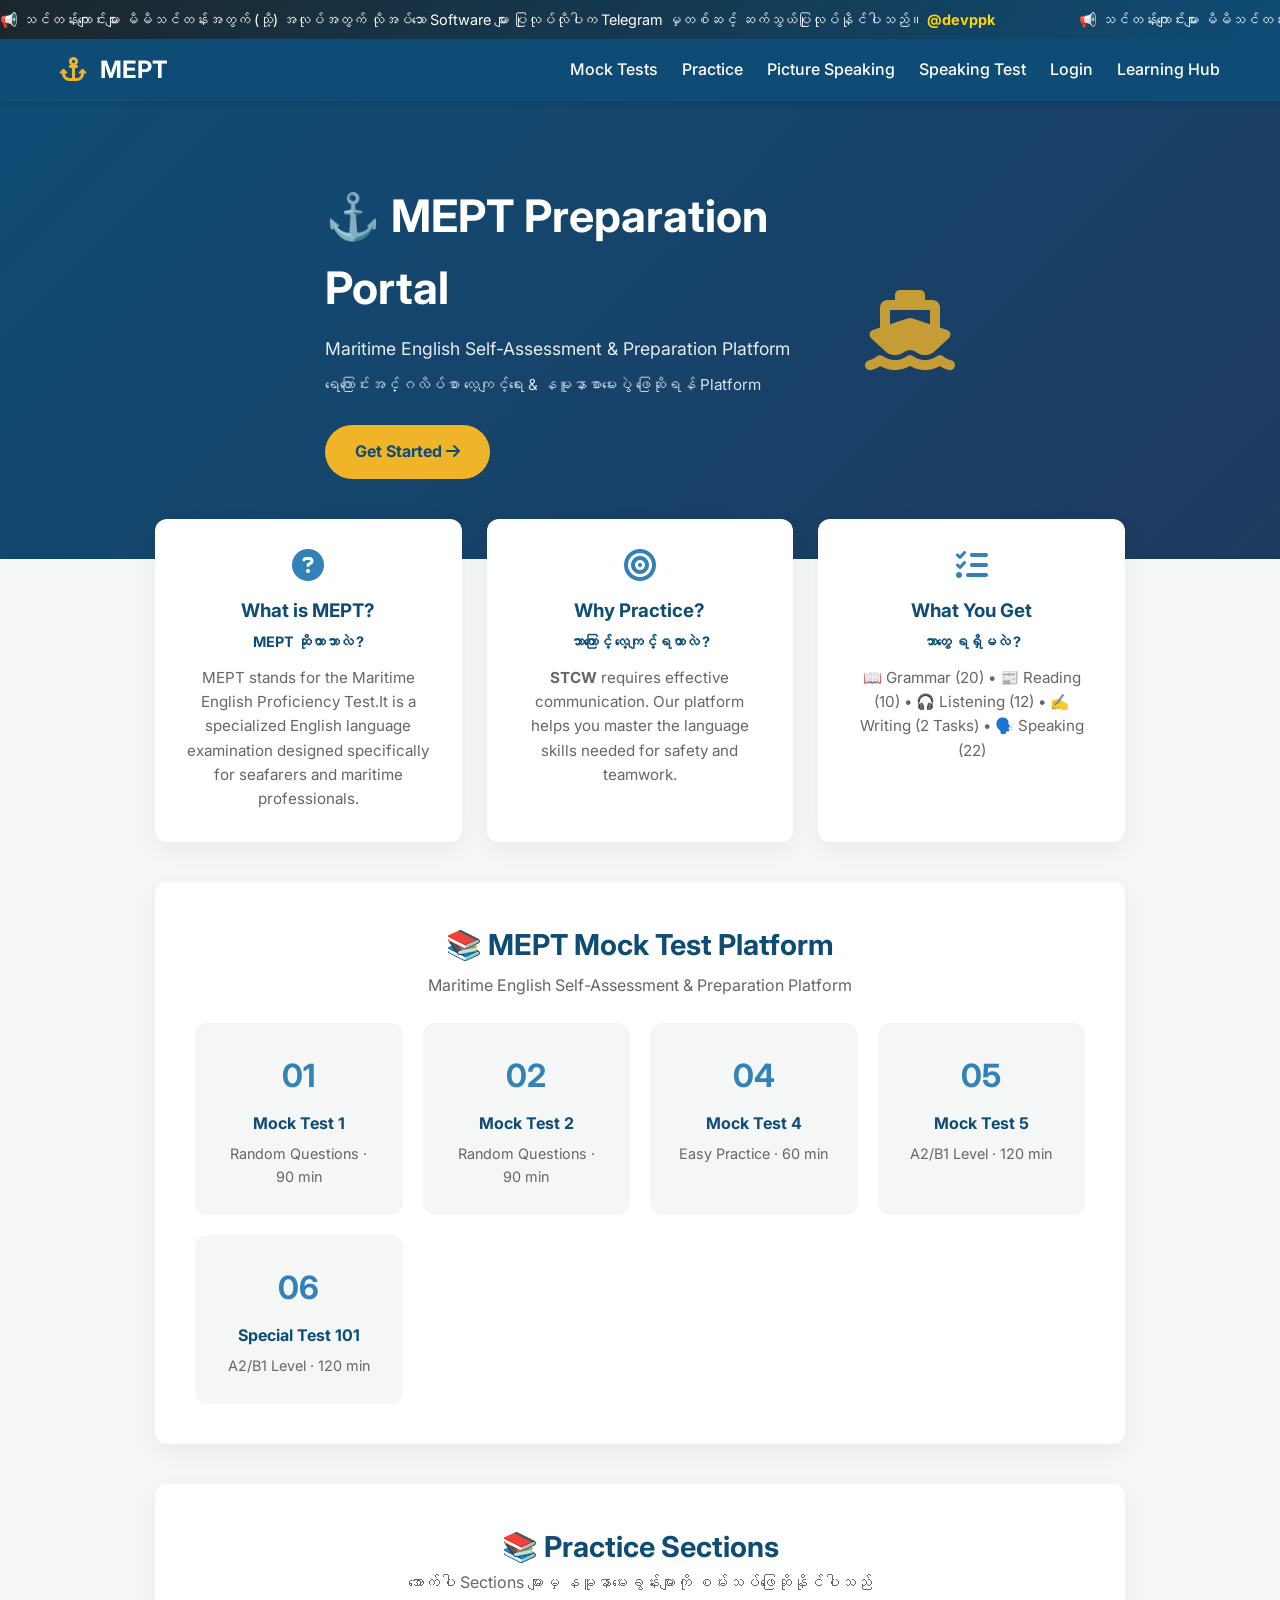
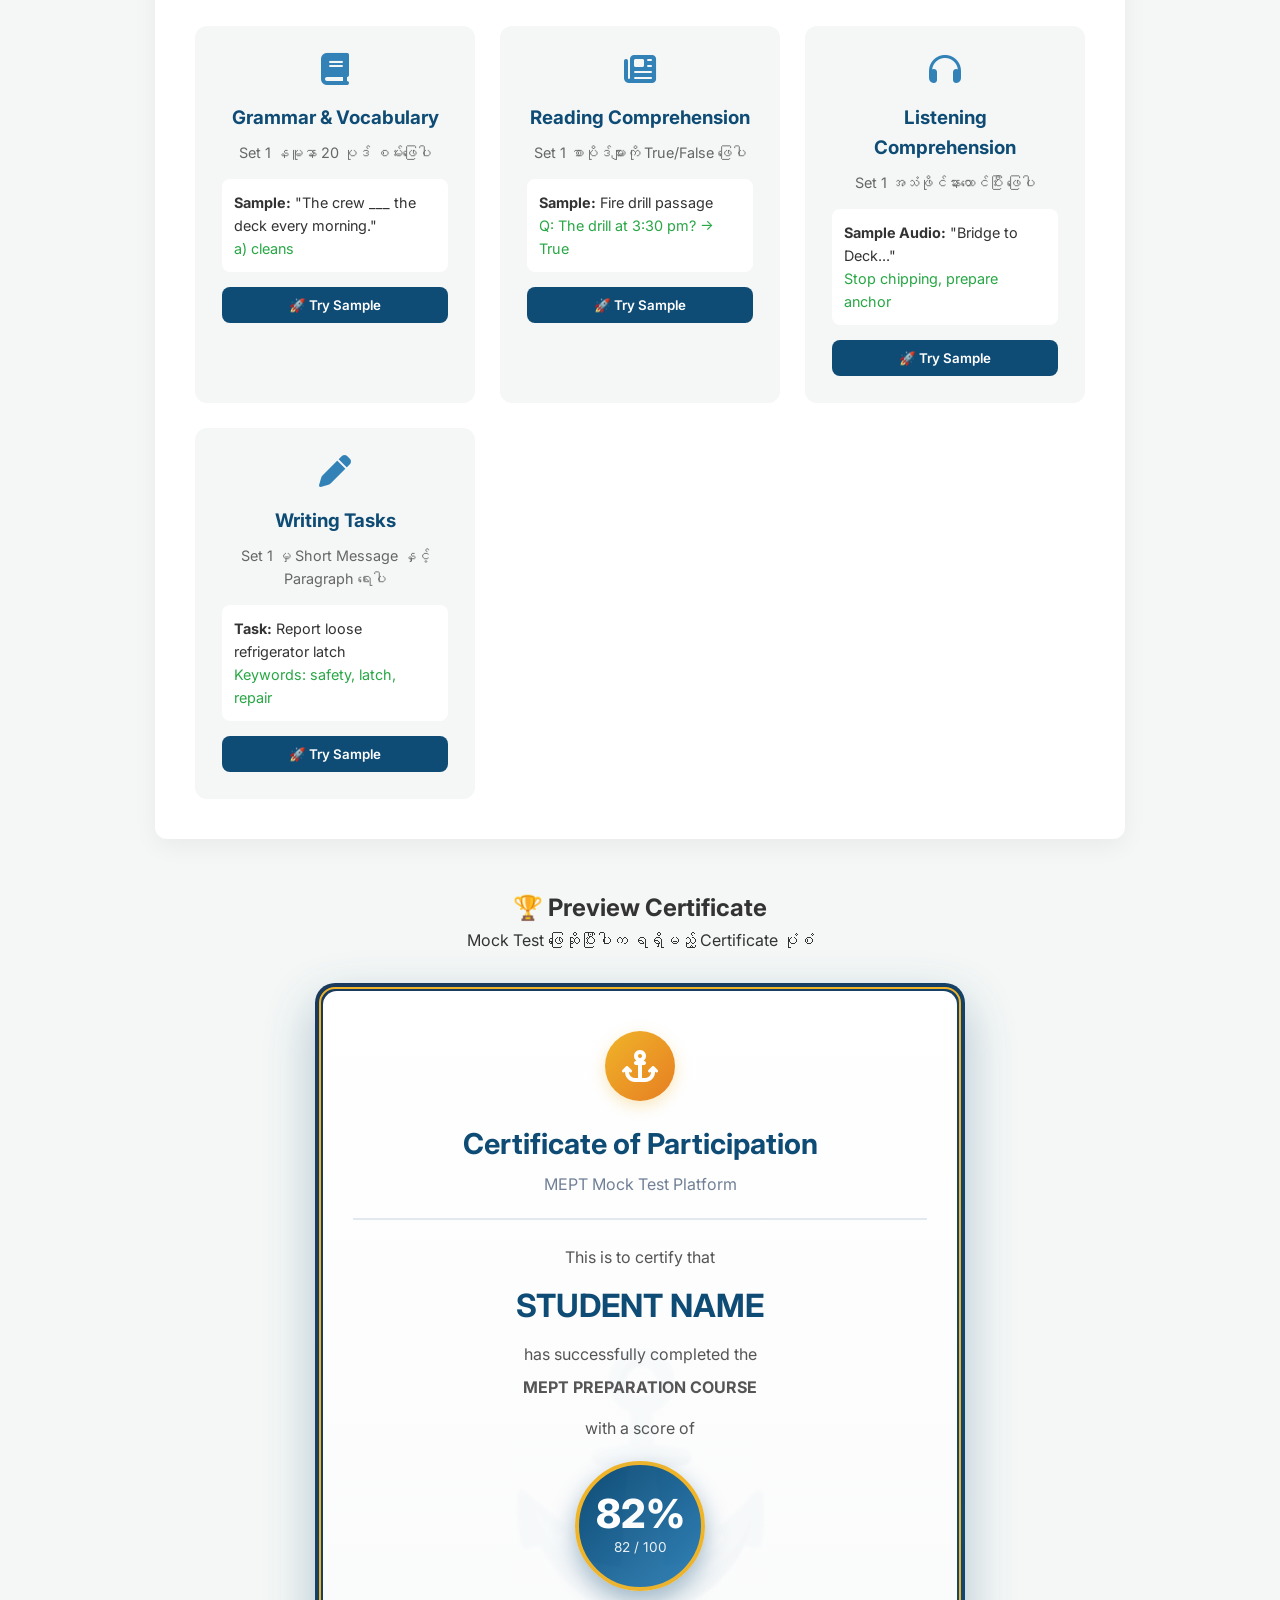
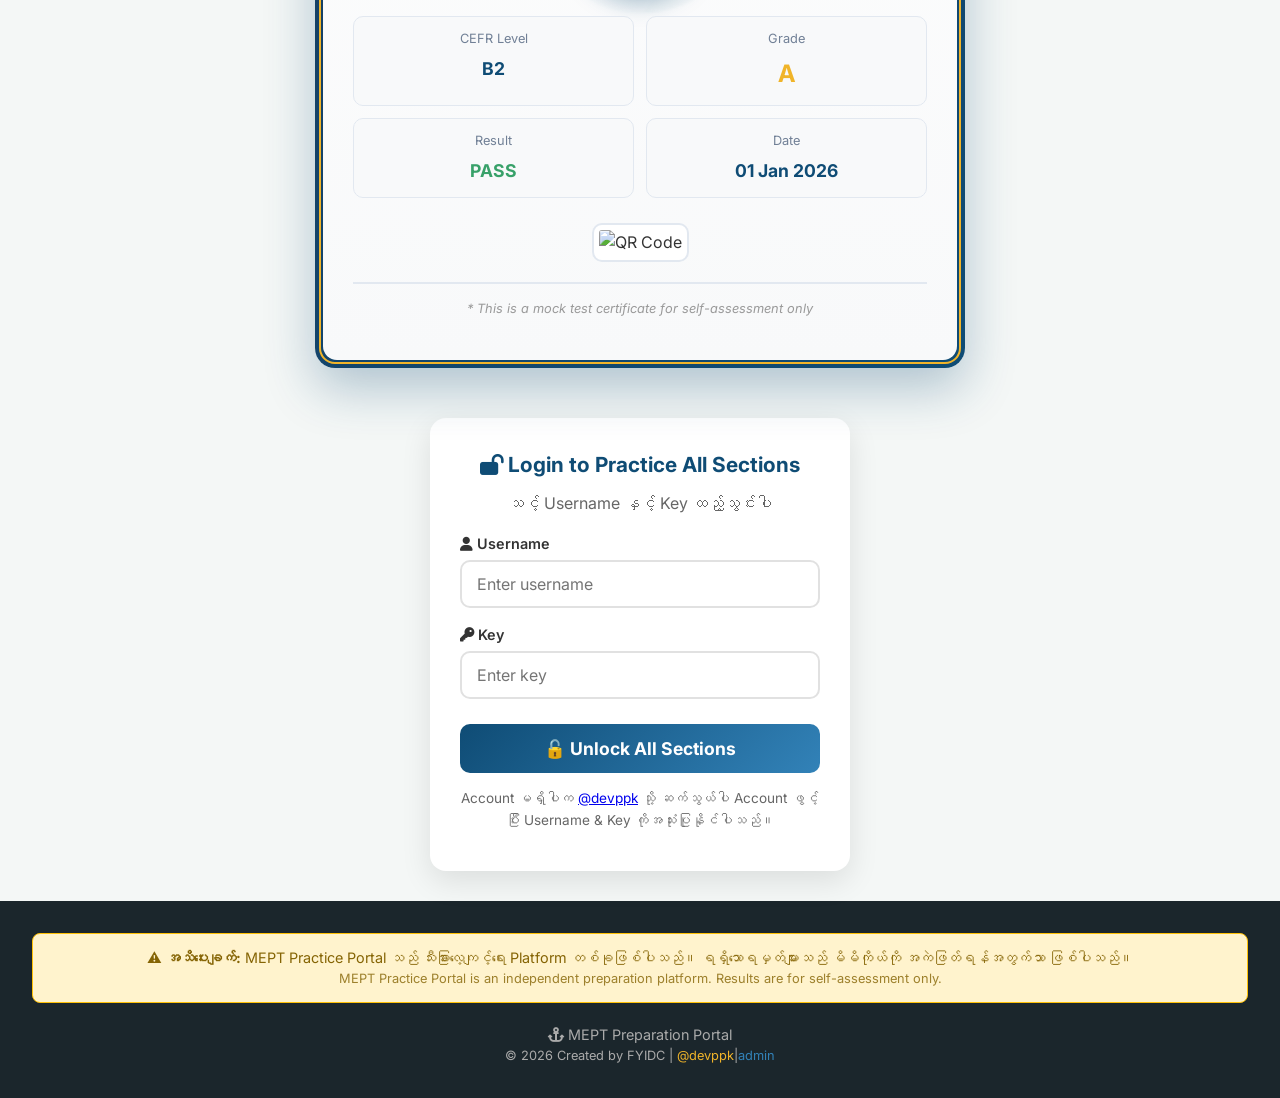
==== index.html @ 19fb2730 "Update index.html" ====
<!DOCTYPE html>
<html lang="en">
<head>
    <meta charset="UTF-8">
    <meta name="viewport" content="width=device-width, initial-scale=1.0">
    <title>MEPT - Maritime English Practice Platform</title>
    <link rel="stylesheet" href="style.css">
    <link rel="manifest" href="manifest.json">
    <meta name="apple-mobile-web-app-capable" content="yes">
    <meta name="apple-mobile-web-app-title" content="MEPT">
    <link rel="apple-touch-icon" href="icon-192.png">
    <link href="https://fonts.googleapis.com/css2?family=Inter:wght@400;500;600;700&display=swap" rel="stylesheet">
    <link rel="stylesheet" href="https://cdnjs.cloudflare.com/ajax/libs/font-awesome/6.5.1/css/all.min.css">
</head>
<body>

    
    <!-- ==================== ANNOUNCEMENT BAR ==================== -->
    <div class="announcement-bar">
        <div class="announcement-text">
            <span>📢 သင်တန်းကျောင်းများ မိမိသင်တန်းအတွက် (သို့) အလုပ်အတွက် လိုအပ်သော Software များ ပြုလုပ်လိုပါက Telegram မှတစ်ဆင့် ဆက်သွယ်ပြုလုပ်နိုင်ပါသည်။ <a href="https://t.me/devppk" target="_blank">@devppk</a></span>
            <span>📢 သင်တန်းကျောင်းများ မိမိသင်တန်းအတွက် (သို့) အလုပ်အတွက် လိုအပ်သော Software များ ပြုလုပ်လိုပါက Telegram မှတစ်ဆင့် ဆက်သွယ်ပြုလုပ်နိုင်ပါသည်။ <a href="https://t.me/devppk" target="_blank">@devppk</a></span>
        </div>
    </div>
    
    <!-- ==================== NAVIGATION ==================== -->
    <nav class="navbar">
        <div class="nav-container">
            <a href="#" class="nav-logo">
                <i class="fas fa-anchor"></i> MEPT
            </a>
            <div class="nav-links">
                <a href="#mocktests">Mock Tests</a>
                <a href="#practice">Practice</a>
                <a href="pic.html">Picture Speaking</a>
                <a href="speak.html">Speaking Test</a>
                <a href="#login">Login</a>
                <a href="learning.html">Learning Hub</a>
                
            </div>
        </div>
    </nav>

    <!-- ==================== HERO ==================== -->
    <section class="hero">
        <div class="hero-content">
            <h1>⚓ MEPT Preparation Portal</h1>
            <p>Maritime English Self-Assessment & Preparation Platform</p>
            <p style="font-size:0.95rem; opacity:0.85; margin-top:10px;">ရေကြောင်းအင်္ဂလိပ်စာ လေ့ကျင့်ရေး & နမူနာစာမေးပွဲ ဖြေဆိုရန် Platform</p>
            <a href="#mocktests" class="hero-btn">Get Started <i class="fas fa-arrow-right"></i></a>
        </div>
        <div class="hero-image">
            <i class="fas fa-ship fa-5x"></i>
        </div>
    </section>

    <main class="container">

        <!-- ==================== WHAT IS MEPT ==================== -->
        <section class="mept-info">
            <div class="info-card">
                <i class="fas fa-question-circle fa-2x"></i>
                <h3>What is MEPT? <br><span style="font-size:0.9rem;">MEPT ဆိုတာဘာလဲ ?</span></h3>
                <p>MEPT stands for the Maritime English Proficiency Test.It is a specialized English language examination designed specifically for seafarers and maritime professionals.</p>
            </div>
            <div class="info-card">
                <i class="fas fa-bullseye fa-2x"></i>
                <h3>Why Practice? <br><span style="font-size:0.9rem;">ဘာကြောင့် လေ့ကျင့်ရတာလဲ ?</span></h3>
                <p><strong>STCW</strong> requires effective communication. Our platform helps you master the language skills needed for safety and teamwork.</p>
            </div>
            <div class="info-card">
                <i class="fas fa-tasks fa-2x"></i>
                <h3>What You Get <br><span style="font-size:0.9rem;">ဘာတွေ ရရှိမလဲ ?</span></h3>
                <p>📖 Grammar (20) • 📰 Reading (10) • 🎧 Listening (12) • ✍️ Writing (2 Tasks) • 🗣️ Speaking (22)</p>
            </div>
        </section>

        <!-- ==================== MOCK TEST CARDS ==================== -->
        <section id="mocktests" class="fullset-bar">
            <h2>📚 MEPT Mock Test Platform</h2>
            <p style="color:var(--text-muted); margin-bottom:20px;">Maritime English Self-Assessment & Preparation Platform</p>
            <div class="mock-grid">
                <a href="fullset1.html" class="mock-card">
                    <span class="mock-number">01</span><h4>Mock Test 1</h4><p>Random Questions · 90 min</p>
                </a>
                <a href="mocktest2.html" class="mock-card">
                    <span class="mock-number">02</span><h4>Mock Test 2</h4><p>Random Questions · 90 min</p>
                </a>
                
                <a href="mocktest4.html" class="mock-card">
                    <span class="mock-number">04</span><h4>Mock Test 4</h4><p>Easy Practice · 60 min</p>
                </a>
                <a href="mocktest5.html" class="mock-card">
                    <span class="mock-number">05</span><h4>Mock Test 5</h4><p>A2/B1 Level · 120 min</p>
                </a><a href="Mock Test 101.html" class="mock-card">
                    <span class="mock-number">06</span><h4>Special Test 101</h4><p>A2/B1 Level · 120 min</p>
                </a>
            </div>
        </section>

        <!-- ==================== PRACTICE PREVIEW CARDS ==================== -->
        <section id="practice" class="practice-preview-section">
            <h2>📚 Practice Sections</h2>
            <p class="practice-subtitle">အောက်ပါ Sections များမှ နမူနာမေးခွန်းများကို စမ်းသပ်ဖြေဆိုနိုင်ပါသည်</p>
            <div class="preview-grid">
                <div class="preview-card" onclick="openDemo('grammar')">
                    <div class="preview-icon"><i class="fas fa-book fa-2x"></i></div>
                    <h3>Grammar & Vocabulary</h3>
                    <p>Set 1 နမူနာ 20 ပုဒ် စမ်းဖြေပါ</p>
                    <div class="preview-sample">
                        <p><strong>Sample:</strong> "The crew ___ the deck every morning."</p>
                        <p style="color:var(--success);">a) cleans</p>
                    </div>
                    <button class="preview-btn">🚀 Try Sample</button>
                </div>
                <div class="preview-card" onclick="openDemo('reading')">
                    <div class="preview-icon"><i class="fas fa-newspaper fa-2x"></i></div>
                    <h3>Reading Comprehension</h3>
                    <p>Set 1 စာပိုဒ်များကို True/False ဖြေပါ</p>
                    <div class="preview-sample">
                        <p><strong>Sample:</strong> Fire drill passage</p>
                        <p style="color:var(--success);">Q: The drill at 3:30 pm? → True</p>
                    </div>
                    <button class="preview-btn">🚀 Try Sample</button>
                </div>
                <div class="preview-card" onclick="openDemo('listening')">
                    <div class="preview-icon"><i class="fas fa-headphones fa-2x"></i></div>
                    <h3>Listening Comprehension</h3>
                    <p>Set 1 အသံဖိုင်နားထောင်ပြီး ဖြေပါ</p>
                    <div class="preview-sample">
                        <p><strong>Sample Audio:</strong> "Bridge to Deck..."</p>
                        <p style="color:var(--success);">Stop chipping, prepare anchor</p>
                    </div>
                    <button class="preview-btn">🚀 Try Sample</button>
                </div>
                <div class="preview-card" onclick="openDemo('writing')">
                    <div class="preview-icon"><i class="fas fa-pen fa-2x"></i></div>
                    <h3>Writing Tasks</h3>
                    <p>Set 1 မှ Short Message နှင့် Paragraph ရေးပါ</p>
                    <div class="preview-sample">
                        <p><strong>Task:</strong> Report loose refrigerator latch</p>
                        <p style="color:var(--success);">Keywords: safety, latch, repair</p>
                    </div>
                    <button class="preview-btn">🚀 Try Sample</button>
                </div>
               
            </div>
        </section>

        <!-- ==================== CERTIFICATE PREVIEW ==================== -->
        <section id="certificate" class="cert-preview-section">
            <h2>🏆 Preview Certificate</h2>
            <p class="preview-subtitle">Mock Test ဖြေဆိုပြီးပါက ရရှိမည့် Certificate ပုံစံ</p>
            <div class="certificate-wrapper">
                <div class="certificate-border">
                    <div class="certificate-inner">
                        <div class="cert-seal"><i class="fas fa-anchor"></i></div>
                        <div class="cert-head"><h3>Certificate of Participation</h3><p>MEPT Mock Test Platform</p></div>
                        <div class="cert-body">
                            <p>This is to certify that</p>
                            <h2 class="cert-name">Student Name</h2>
                            <p>has successfully completed the</p>
                            <p class="cert-test">MEPT PREPARATION COURSE</p>
                            <p>with a score of</p>
                            <div class="cert-score-circle">
                                <span class="cert-score-value">82%</span>
                                <span class="cert-score-label">82 / 100</span>
                            </div>
                            <div class="cert-details-grid">
                                <div class="cert-detail-item"><span class="cert-detail-label">CEFR Level</span><span class="cert-detail-value">B2</span></div>
                                <div class="cert-detail-item"><span class="cert-detail-label">Grade</span><span class="cert-detail-value grade-a">A</span></div>
                                <div class="cert-detail-item"><span class="cert-detail-label">Result</span><span class="cert-detail-value pass">PASS</span></div>
                                <div class="cert-detail-item"><span class="cert-detail-label">Date</span><span class="cert-detail-value">01 Jan 2026</span></div>
                            </div>
                            <div class="cert-qr"><img src="https://api.qrserver.com/v1/create-qr-code/?size=120x120&data=MEPT%20Mock%20Test%20Sample%20Certificate" alt="QR Code"></div>
                        </div>
                        <div class="cert-foot"><p>* This is a mock test certificate for self-assessment only</p></div>
                    </div>
                </div>
            </div>
        </section>

        <!-- ==================== DEMO SECTION (Hidden) ==================== -->
        <section class="demo-section" id="demoSection" style="display:none;">
            <div class="demo-header"><button class="back-btn" onclick="closeDemo()">⬅ Back to Sections</button><h2 id="demoTitle">📖 Grammar Demo</h2></div>
            <div id="demoQuestions" class="question-container"></div>
            <button id="demoSubmitBtn" class="submit-btn">✔️ Submit & See Result</button>
            <div id="demoResult" class="result-box" style="display:none;"></div>
            <div id="demoPremiumBanner" class="premium-banner" style="display:none;">
                <h4>🚀 Want More Practice?</h4>
                <p>Exercise အပြည့်အစုံကို Account ဖွင့်ပြီး လေ့လာနိုင်ပါသည်။</p>
                <a href="https://t.me/devppk" class="premium-btn" target="_blank">💎 Account ဖွင့်ရန် @devppk</a>
            </div>
        </section>

        <!-- ==================== LOGIN SECTION ==================== -->
        <section id="login" class="login-section">
            <div class="login-card">
                <h3><i class="fas fa-lock-open"></i> Login to Practice All Sections</h3>
                <p style="color:var(--text-muted); margin-bottom:15px;">သင့် Username နှင့် Key ထည့်သွင်းပါ</p>
                <div class="input-group">
                    <label><i class="fas fa-user"></i> Username</label>
                    <input type="text" id="loginUsername" placeholder="Enter username" class="login-input">
                </div>
                <div class="input-group">
                    <label><i class="fas fa-key"></i> Key</label>
                    <input type="password" id="loginKey" placeholder="Enter key" class="login-input">
                </div>
                <button class="login-btn" onclick="userLogin()">🔓 Unlock All Sections</button>
                <p style="margin-top:15px; font-size:0.85rem; color:var(--text-muted);">
                    Account မရှိပါက <a href="https://t.me/devppk" target="_blank">@devppk</a> သို့ ဆက်သွယ်ပါ Account ဖွင့်ပြီး Username & Key ကိုအသုံးပြုနိုင်ပါသည်။
                </p>
                <div id="loginStatus" style="margin-top:10px;"></div>
            </div>
        </section>

        <!-- ==================== PRACTICE SECTION (Hidden until login) ==================== -->
        <section id="practiceSection" style="display:none;">
            <div id="userInfo" class="user-info-bar"></div>
            <div id="premiumUnlockedMsg" class="premium-unlocked-msg" style="display:none;">
                <p>✅ <strong>Account ဖွင့်ပြီးပါပြီ။ မေးခွန်းအားလုံးကို အကန့်အသတ်မရှိ ဖြေဆိုနိုင်ပါပြီ။</strong></p>
                <p style="font-size:0.9rem;">အကူအညီလိုပါက <a href="https://t.me/devppk" target="_blank">@devppk</a> သို့ ဆက်သွယ်ပါ။</p>
            </div>

            <nav class="tabs">
                <button class="tab-btn active" data-tab="grammar"><i class="fas fa-book"></i> Grammar</button>
                <button class="tab-btn" data-tab="reading"><i class="fas fa-newspaper"></i> Reading</button>
                <button class="tab-btn" data-tab="writing"><i class="fas fa-pen"></i> Writing</button>
                <button class="tab-btn" data-tab="listening"><i class="fas fa-headphones"></i> Listening</button>
                <button class="tab-btn" data-tab="speaking"><i class="fas fa-microphone"></i> Speaking</button>
            </nav>

           <div class="content-wrapper">
    <!-- Grammar Tab -->
    <div id="grammar" class="tab-content active">
        <div class="section-header"><h2>📖 Grammar & Vocabulary</h2><span class="badge">20 Qs/Set</span></div>
        <div id="grammarSetSelection" class="set-selection"><p style="text-align:center; color:var(--text-muted);">👇 ဖြေဆိုလိုသော Set ကို ရွေးချယ်ပါ</p><div class="set-buttons" id="grammarSetButtons"></div></div>
        <div id="grammarQuestions" class="question-container" style="display:none;"></div>
        <button id="grammarBackBtn" class="back-btn" style="display:none;" onclick="backToSets('grammar')">⬅ Back to Sets</button>
        <button id="submitGrammarBtn" class="submit-btn" style="display:none;">✔️ Submit Answers</button>
        <div id="grammarResult" class="result-box"></div>
    </div>

    <!-- Reading Tab -->
    <div id="reading" class="tab-content" style="display:none;">
        <div class="section-header"><h2>📰 Reading Comprehension</h2><span class="badge">2 Passages</span></div>
        <div id="readingSetSelection" class="set-selection"><p style="text-align:center; color:var(--text-muted);">👇 ဖြေဆိုလိုသော Set ကို ရွေးချယ်ပါ</p><div class="set-buttons" id="readingSetButtons"></div></div>
        <div id="readingQuestions" class="question-container" style="display:none;"></div>
        <button id="readingBackBtn" class="back-btn" style="display:none;" onclick="backToSets('reading')">⬅ Back to Sets</button>
        <button id="submitReadingBtn" class="submit-btn" style="display:none;">✔️ Submit Answers</button>
        <div id="readingResult" class="result-box"></div>
    </div>

    <!-- Writing Tab -->
    <div id="writing" class="tab-content" style="display:none;">
        <div class="section-header"><h2>✍️ Writing Practice</h2><span class="badge">2 Tasks</span></div>
        <div id="writingSetSelection" class="set-selection"><p style="text-align:center; color:var(--text-muted);">👇 ဖြေဆိုလိုသော Set ကို ရွေးချယ်ပါ</p><div class="set-buttons" id="writingSetButtons"></div></div>
        <div id="writingQuestions" class="question-container" style="display:none;"></div>
        <button id="writingBackBtn" class="back-btn" style="display:none;" onclick="backToSets('writing')">⬅ Back to Sets</button>
        <button id="submitWritingBtn" class="submit-btn" style="display:none;">✔️ Submit & View Sample</button>
        <div id="writingResult" class="result-box"></div>
        <div id="writingSampleResult" class="result-box" style="display:none;"></div>
    </div>

    <!-- Listening Tab -->
    <div id="listening" class="tab-content" style="display:none;">
        <div class="section-header"><h2>🎧 Listening Comprehension</h2><span class="badge">12 Qs</span></div>
        <div id="listeningSetSelection" class="set-selection"><p style="text-align:center; color:var(--text-muted);">👇 ဖြေဆိုလိုသော Set ကို ရွေးချယ်ပါ</p><div class="set-buttons" id="listeningSetButtons"></div></div>
        <div id="listeningQuestions" class="question-container" style="display:none;"></div>
        <button id="listeningBackBtn" class="back-btn" style="display:none;" onclick="backToSets('listening')">⬅ Back to Sets</button>
        <button id="submitListeningBtn" class="submit-btn" style="display:none;">✔️ Submit Answers</button>
        <div id="listeningResult" class="result-box"></div>
    </div>

    <!-- Speaking Tab -->
    <div id="speaking" class="tab-content" style="display:none;">
        <div class="section-header"><h2>🗣️ Speaking Practice</h2><span class="badge">22 Qs</span></div>
        <div id="speakingSetSelection" class="set-selection"><p style="text-align:center; color:var(--text-muted);">👇 ဖြေဆိုလိုသော Set ကို ရွေးချယ်ပါ</p><div class="set-buttons" id="speakingSetButtons"></div></div>
        <div id="speakingQuestions" class="question-container" style="display:none;"></div>
        <button id="speakingBackBtn" class="back-btn" style="display:none;" onclick="backToSets('speaking')">⬅ Back to Sets</button>
        <button id="submitSpeakingBtn" class="submit-btn" style="display:none;">✔️ Submit & Grade</button>
        <div id="speakingResult" class="result-box"></div>
    </div>
</div>
        </section>

    </main>

    <!-- ==================== FOOTER ==================== -->
    <footer>
        <div class="disclaimer-banner">
            <p>⚠️ <strong>အသိပေးချက်:</strong> MEPT Practice Portal သည် သီးခြားလေ့ကျင့်ရေး Platform တစ်ခုဖြစ်ပါသည်။ ရရှိသောရမှတ်များသည် မိမိကိုယ်ကို အကဲဖြတ်ရန်အတွက်သာ ဖြစ်ပါသည်။</p>
            <p style="font-size:0.8rem; opacity:0.8;">MEPT Practice Portal is an independent preparation platform. Results are for self-assessment only.</p>
        </div>
        <p><i class="fas fa-anchor"></i> MEPT Preparation Portal</p>
        <p style="font-size:0.8rem;">© 2026 Created by FYIDC | <a href="https://t.me/devppk" style="color:var(--gold);">@devppk</a>|<a href="admin.html" >admin</a></p>
    </footer>

    <script src="script.js"></script>
</body>
</html>
---- style.css ----
/* ==================== ROOT VARIABLES ==================== */
:root {
    --primary: #0f4c75;
    --primary-dark: #1b262c;
    --primary-light: #1e3a5f;
    --accent: #3282b8;
    --accent-light: #bbe1fa;
    --gold: #f0b429;
    --bg: #f4f7f6;
    --card: #ffffff;
    --text: #333333;
    --text-muted: #666666;
    --success: #28a745;
    --warning: #ffc107;
    --danger: #e53e3e;
    --border-radius: 12px;
}

/* ==================== RESET ==================== */
* {
    margin: 0;
    padding: 0;
    box-sizing: border-box;
    font-family: 'Inter', sans-serif;
}

body {
    background: var(--bg);
    color: var(--text);
    line-height: 1.6;
}

/* ==================== ANNOUNCEMENT BAR ==================== */
.announcement-bar {
    background: linear-gradient(135deg, #1b262c, #0f4c75);
    color: white;
    padding: 8px 0;
    overflow: hidden;
    white-space: nowrap;
    position: sticky;
    top: 0;
    z-index: 2000;
    font-size: 0.9rem;
}
.announcement-text {
    display: inline-block;
    animation: scrollText 30s linear infinite;
}
.announcement-text span {
    padding-right: 80px;
}
.announcement-text a {
    color: #ffd700;
    text-decoration: none;
    font-weight: 700;
}
@keyframes scrollText {
    0% { transform: translateX(0); }
    100% { transform: translateX(-50%); }
}

/* ==================== NAVBAR ==================== */
.navbar {
    background: var(--primary);
    color: white;
    padding: 12px 0;
    position: sticky;
    top: 32px;
    z-index: 1000;
    box-shadow: 0 2px 8px rgba(0,0,0,0.1);
}
.nav-container {
    max-width: 1200px;
    margin: 0 auto;
    display: flex;
    justify-content: space-between;
    align-items: center;
    padding: 0 20px;
}
.nav-logo {
    font-size: 1.5rem;
    font-weight: 700;
    color: white;
    text-decoration: none;
}
.nav-logo i {
    margin-right: 8px;
    color: var(--gold);
}
.nav-links a {
    color: white;
    text-decoration: none;
    margin-left: 20px;
    font-weight: 500;
    transition: color 0.3s;
}
.nav-links a:hover {
    color: var(--gold);
}
.btn-admin {
    background: var(--gold);
    color: var(--primary) !important;
    padding: 8px 16px;
    border-radius: 20px;
    font-weight: 600;
}

/* ==================== HERO ==================== */
.hero {
    background: linear-gradient(135deg, var(--primary), var(--primary-light));
    color: white;
    padding: 80px 20px;
    display: flex;
    align-items: center;
    justify-content: center;
    gap: 40px;
    flex-wrap: wrap;
}
.hero-content {
    max-width: 500px;
}
.hero-content h1 {
    font-size: 2.8rem;
    margin-bottom: 10px;
}
.hero-content p {
    font-size: 1.1rem;
    opacity: 0.9;
    margin-bottom: 8px;
}
.hero-btn {
    background: var(--gold);
    color: var(--primary);
    padding: 14px 30px;
    border-radius: 30px;
    text-decoration: none;
    font-weight: 700;
    display: inline-block;
    margin-top: 20px;
    transition: transform 0.3s;
}
.hero-btn:hover {
    transform: translateY(-2px);
}
.hero-image i {
    color: var(--gold);
    opacity: 0.8;
}

/* ==================== CONTAINER ==================== */
.container {
    max-width: 1000px;
    margin: 0 auto;
    padding: 0 15px;
}

/* ==================== INFO CARDS ==================== */
.mept-info {
    display: grid;
    grid-template-columns: repeat(auto-fit, minmax(280px, 1fr));
    gap: 25px;
    margin: -40px auto 40px;
    position: relative;
    z-index: 10;
}
.info-card {
    background: var(--card);
    padding: 30px;
    border-radius: var(--border-radius);
    box-shadow: 0 8px 25px rgba(0,0,0,0.05);
    text-align: center;
    transition: transform 0.3s;
}
.info-card:hover {
    transform: translateY(-5px);
}
.info-card i {
    color: var(--accent);
    margin-bottom: 15px;
}
.info-card h3 {
    color: var(--primary);
    margin-bottom: 10px;
}
.info-card p {
    color: var(--text-muted);
    font-size: 0.95rem;
}

/* ==================== MOCK TEST CARDS ==================== */
.fullset-bar {
    background: var(--card);
    padding: 40px;
    border-radius: var(--border-radius);
    margin-bottom: 40px;
    text-align: center;
    box-shadow: 0 8px 25px rgba(0,0,0,0.05);
}
.fullset-bar h2 {
    color: var(--primary);
    font-size: 1.8rem;
    margin-bottom: 5px;
}
.mock-grid {
    display: grid;
    grid-template-columns: repeat(auto-fit, minmax(180px, 1fr));
    gap: 20px;
    margin-top: 25px;
}
.mock-card {
    background: var(--bg);
    padding: 25px;
    border-radius: var(--border-radius);
    text-decoration: none;
    color: var(--text);
    border: 2px solid transparent;
    transition: all 0.3s;
}
.mock-card:hover {
    border-color: var(--accent);
    transform: translateY(-3px);
    box-shadow: 0 10px 30px rgba(0,168,204,0.1);
}
.mock-number {
    font-size: 2rem;
    font-weight: 700;
    color: var(--accent);
}
.mock-card h4 {
    margin: 10px 0 5px;
    color: var(--primary);
}
.mock-card p {
    font-size: 0.9rem;
    color: var(--text-muted);
}

/* ==================== PRACTICE PREVIEW CARDS ==================== */
.practice-preview-section {
    background: var(--card);
    padding: 40px;
    border-radius: var(--border-radius);
    margin-bottom: 40px;
    box-shadow: 0 8px 25px rgba(0,0,0,0.05);
    text-align: center;
}
.practice-preview-section h2 {
    color: var(--primary);
    font-size: 1.8rem;
}
.practice-subtitle {
    color: var(--text-muted);
    margin-bottom: 30px;
}
.preview-grid {
    display: grid;
    grid-template-columns: repeat(auto-fit, minmax(260px, 1fr));
    gap: 25px;
}
.preview-card {
    background: var(--bg);
    padding: 25px;
    border-radius: var(--border-radius);
    cursor: pointer;
    transition: all 0.3s;
    border: 2px solid transparent;
    text-align: left;
}
.preview-card:hover {
    border-color: var(--accent);
    transform: translateY(-5px);
}
.preview-icon {
    text-align: center;
    color: var(--accent);
    margin-bottom: 15px;
}
.preview-card h3 {
    color: var(--primary);
    text-align: center;
    margin-bottom: 8px;
}
.preview-card > p {
    color: var(--text-muted);
    font-size: 0.9rem;
    text-align: center;
    margin-bottom: 15px;
}
.preview-sample {
    background: var(--card);
    padding: 12px;
    border-radius: 8px;
    margin-bottom: 15px;
    font-size: 0.9rem;
}
.preview-btn {
    width: 100%;
    background: var(--primary);
    color: white;
    border: none;
    padding: 10px;
    border-radius: 8px;
    font-weight: 600;
    cursor: pointer;
    transition: background 0.3s;
}
.preview-btn:hover {
    background: var(--primary-light);
}

/* ==================== CERTIFICATE PREVIEW ==================== */
.cert-preview-section {
    margin: 50px 0;
    text-align: center;
}
.certificate-wrapper {
    max-width: 650px;
    margin: 30px auto;
}
.certificate-border {
    background: linear-gradient(135deg, #1a3a5c, #0f4c75);
    padding: 8px;
    border-radius: 20px;
    box-shadow: 0 20px 50px rgba(15, 76, 117, 0.3);
    position: relative;
}
.certificate-border::before {
    content: '';
    position: absolute;
    top: 4px; left: 4px; right: 4px; bottom: 4px;
    border: 2px solid #f0b429;
    border-radius: 16px;
    pointer-events: none;
}
.certificate-inner {
    background: linear-gradient(180deg, #ffffff 0%, #f8f9fa 100%);
    border-radius: 14px;
    padding: 40px 30px;
    position: relative;
    overflow: hidden;
}
.certificate-inner::before {
    content: '⚓';
    position: absolute;
    top: 50%; left: 50%;
    transform: translate(-50%, -50%);
    font-size: 15rem;
    color: rgba(15, 76, 117, 0.03);
    pointer-events: none;
}
.cert-seal {
    width: 70px;
    height: 70px;
    background: linear-gradient(135deg, #f0b429, #e67e22);
    border-radius: 50%;
    display: flex;
    align-items: center;
    justify-content: center;
    margin: 0 auto 20px;
    box-shadow: 0 5px 15px rgba(240, 180, 41, 0.3);
}
.cert-seal i {
    font-size: 2rem;
    color: white;
}
.cert-head {
    margin-bottom: 25px;
    padding-bottom: 20px;
    border-bottom: 2px solid #e2e8f0;
}
.cert-head h3 {
    font-size: 1.8rem;
    color: #0f4c75;
    font-weight: 700;
    margin-bottom: 5px;
}
.cert-head p {
    color: #718096;
    font-size: 1rem;
}
.cert-body {
    text-align: center;
}
.cert-body > p {
    color: #555;
    font-size: 1rem;
    margin-bottom: 8px;
}
.cert-name {
    font-size: 2rem;
    color: #0f4c75;
    font-weight: 700;
    margin: 10px 0;
    text-transform: uppercase;
}
.cert-test {
    font-size: 1.3rem;
    font-weight: 700;
    color: #f0b429;
    margin-bottom: 15px !important;
}
.cert-score-circle {
    width: 130px;
    height: 130px;
    border-radius: 50%;
    background: linear-gradient(135deg, #0f4c75, #3282b8);
    color: white;
    display: flex;
    flex-direction: column;
    align-items: center;
    justify-content: center;
    margin: 20px auto;
    box-shadow: 0 10px 25px rgba(15, 76, 117, 0.4);
    border: 4px solid #f0b429;
}
.cert-score-value {
    font-size: 2.5rem;
    font-weight: 800;
    line-height: 1;
}
.cert-score-label {
    font-size: 0.85rem;
    opacity: 0.9;
    margin-top: 3px;
}
.cert-details-grid {
    display: grid;
    grid-template-columns: 1fr 1fr;
    gap: 12px;
    margin: 25px 0;
}
.cert-detail-item {
    background: #f8f9fa;
    padding: 12px;
    border-radius: 10px;
    text-align: center;
    border: 1px solid #e2e8f0;
}
.cert-detail-label {
    display: block;
    font-size: 0.8rem;
    color: #718096;
    margin-bottom: 5px;
}
.cert-detail-value {
    font-size: 1.1rem;
    font-weight: 700;
    color: #0f4c75;
}
.grade-a {
    font-size: 1.5rem !important;
    color: #f0b429 !important;
}
.pass {
    color: #38a169 !important;
}
.cert-qr {
    margin: 20px 0 10px;
}
.cert-qr img {
    width: 100px;
    height: 100px;
    border: 2px solid #e2e8f0;
    border-radius: 10px;
    padding: 5px;
    background: white;
}
.cert-foot {
    margin-top: 20px;
    padding-top: 15px;
    border-top: 2px solid #e2e8f0;
}
.cert-foot p {
    font-size: 0.8rem;
    color: #999;
    font-style: italic;
}

/* ==================== DEMO SECTION ==================== */
.demo-section {
    background: var(--card);
    padding: 30px;
    border-radius: var(--border-radius);
    margin-bottom: 40px;
    box-shadow: 0 8px 25px rgba(0,0,0,0.05);
}
.demo-header {
    display: flex;
    align-items: center;
    gap: 15px;
    margin-bottom: 25px;
    flex-wrap: wrap;
}
.demo-header h2 {
    color: var(--primary);
    font-size: 1.5rem;
    margin: 0;
}
.premium-banner {
    background: linear-gradient(135deg, #1b262c, #0f4c75);
    color: white;
    padding: 25px;
    border-radius: 12px;
    text-align: center;
    margin-top: 20px;
}
.premium-banner h4 {
    font-size: 1.2rem;
    margin-bottom: 10px;
}
.premium-btn {
    display: inline-block;
    background: linear-gradient(135deg, #f39c12, #e74c3c);
    color: white;
    padding: 12px 24px;
    border-radius: 30px;
    text-decoration: none;
    font-weight: 700;
    margin-top: 10px;
}

/* ==================== LOGIN SECTION ==================== */
.login-section {
    display: flex;
    justify-content: center;
    margin-bottom: 30px;
}
.login-card {
    background: var(--card);
    padding: 30px;
    border-radius: 16px;
    box-shadow: 0 10px 30px rgba(0,0,0,0.1);
    max-width: 420px;
    width: 100%;
    text-align: center;
}
.login-card h3 {
    color: var(--primary);
    margin-bottom: 10px;
    font-size: 1.3rem;
}
.input-group {
    text-align: left;
    margin-bottom: 15px;
}
.input-group label {
    font-weight: 600;
    color: #333;
    font-size: 0.9rem;
    display: block;
    margin-bottom: 5px;
}
.login-input {
    display: block;
    width: 100%;
    padding: 12px 15px;
    border-radius: 10px;
    border: 2px solid #e1e1e1;
    font-size: 1rem;
    outline: none;
    transition: border 0.3s;
}
.login-input:focus {
    border-color: var(--accent);
}
.login-btn {
    width: 100%;
    background: linear-gradient(135deg, #0f4c75, #3282b8);
    color: white;
    border: none;
    padding: 14px;
    border-radius: 10px;
    font-size: 1.1rem;
    font-weight: 700;
    cursor: pointer;
    margin-top: 10px;
    transition: all 0.3s;
}
.login-btn:hover {
    background: #0f4c75;
    transform: translateY(-2px);
}

/* ==================== PRACTICE SECTION ==================== */
.user-info-bar {
    background: var(--primary);
    color: white;
    padding: 12px 20px;
    border-radius: 12px;
    display: flex;
    justify-content: space-between;
    align-items: center;
    flex-wrap: wrap;
    gap: 10px;
    margin-bottom: 20px;
    font-size: 0.9rem;
}
.logout-btn {
    background: var(--danger);
    color: white;
    border: none;
    padding: 6px 14px;
    border-radius: 6px;
    cursor: pointer;
    font-weight: 600;
}
.premium-unlocked-msg {
    background: #d4edda;
    border: 1px solid #c3e6cb;
    color: #155724;
    padding: 15px;
    border-radius: 10px;
    text-align: center;
    margin-bottom: 20px;
}
.tabs {
    display: flex;
    flex-wrap: wrap;
    justify-content: center;
    gap: 8px;
    margin-bottom: 20px;
    position: sticky;
    top: 60px;
    z-index: 100;
}
.tab-btn {
    background: var(--card);
    border: 2px solid transparent;
    color: var(--text-muted);
    padding: 10px 20px;
    border-radius: 30px;
    cursor: pointer;
    font-weight: 600;
    transition: all 0.3s;
    font-size: 0.95rem;
}
.tab-btn.active {
    background: var(--primary);
    color: white;
    border-color: var(--primary);
}
.content-wrapper {
    background: var(--card);
    border-radius: var(--border-radius);
    padding: 30px;
    box-shadow: 0 5px 20px rgba(0,0,0,0.05);
    margin-bottom: 40px;
    min-height: 400px;
}
.set-buttons {
    display: flex;
    flex-direction: column;
    gap: 12px;
    margin-top: 15px;
}
.set-btn {
    display: flex;
    justify-content: space-between;
    padding: 15px 20px;
    border-radius: 12px;
    border: 2px solid #e1e1e1;
    background: white;
    cursor: pointer;
    transition: all 0.3s;
}
.set-btn:hover {
    border-color: var(--accent);
    transform: translateY(-2px);
}
.section-header {
    display: flex;
    justify-content: space-between;
    align-items: center;
    margin-bottom: 20px;
    border-bottom: 2px solid var(--bg);
    padding-bottom: 10px;
}
.section-header h2 {
    color: var(--primary-dark);
    font-size: 1.5rem;
}
.badge {
    background: var(--accent-light);
    color: var(--primary-dark);
    padding: 4px 12px;
    border-radius: 20px;
    font-weight: 600;
    font-size: 0.85rem;
}
.question {
    background: var(--bg);
    border-radius: 8px;
    padding: 20px;
    margin-bottom: 20px;
    border-left: 4px solid var(--accent);
}
.question p {
    font-weight: 600;
    margin-bottom: 10px;
    color: var(--primary-dark);
}
.options label {
    display: block;
    background: var(--card);
    padding: 10px 15px;
    margin-bottom: 8px;
    border-radius: 6px;
    border: 1px solid #e1e1e1;
    cursor: pointer;
    transition: 0.2s;
}
.options label:hover {
    border-color: var(--accent);
    background: #f8fbff;
}
.options input[type="radio"] {
    margin-right: 10px;
    accent-color: var(--primary);
}
.reading-passage {
    background: var(--bg);
    border-radius: 8px;
    padding: 20px;
    margin-bottom: 20px;
    border-left: 4px solid var(--accent);
}
.reading-passage h4 {
    color: var(--primary);
    margin-bottom: 10px;
}
.audio-container {
    background: #eef5fa;
    padding: 15px;
    border-radius: 8px;
    margin: 15px 0;
    border: 1px solid var(--accent-light);
}
.audio-container audio {
    width: 100%;
    margin-top: 10px;
}
textarea {
    width: 100%;
    padding: 12px;
    margin-top: 10px;
    border-radius: 6px;
    border: 1px solid #ccc;
    font-size: 0.95rem;
    resize: vertical;
    outline: none;
}
textarea:focus {
    border-color: var(--accent);
}
.submit-btn {
    width: 100%;
    background: var(--success);
    color: white;
    border: none;
    padding: 15px;
    border-radius: 8px;
    font-size: 1.1rem;
    font-weight: bold;
    cursor: pointer;
    margin-top: 20px;
    transition: 0.3s;
}
.submit-btn:hover {
    background: #218838;
}
.back-btn {
    display: block;
    margin: 15px auto;
    background: #666;
    color: white;
    border: none;
    padding: 10px 24px;
    border-radius: 8px;
    font-size: 0.9rem;
    font-weight: 600;
    cursor: pointer;
    transition: background 0.3s;
}
.back-btn:hover {
    background: #444;
}

/* ==================== RESULT CARD ==================== */
.result-card {
    background: white;
    border-radius: 16px;
    padding: 25px;
    box-shadow: 0 10px 30px rgba(0,0,0,0.1);
    text-align: center;
    margin-top: 20px;
}
.result-score-circle {
    width: 100px;
    height: 100px;
    border-radius: 50%;
    background: linear-gradient(135deg, #0f4c75, #3282b8);
    display: flex;
    flex-direction: column;
    align-items: center;
    justify-content: center;
    margin: 15px auto;
    color: white;
}
.result-grade {
    padding: 10px 20px;
    border-radius: 8px;
    font-weight: 700;
    margin: 10px 0;
    display: inline-block;
}
.grade-excellent { background: #d4edda; color: #155724; }
.grade-good { background: #d1ecf1; color: #0c5460; }
.grade-fair { background: #fff3cd; color: #856404; }
.grade-poor { background: #f8d7da; color: #721c24; }

/* ==================== WRITING OPTIONS ==================== */
.writing-options {
    display: grid;
    grid-template-columns: 1fr 1fr;
    gap: 20px;
    margin-top: 15px;
}
.option-card {
    background: white;
    border: 1px solid #eee;
    padding: 20px;
    border-radius: 8px;
    box-shadow: 0 2px 5px rgba(0,0,0,0.02);
}

/* ==================== FOOTER ==================== */
footer {
    text-align: center;
    padding: 2rem;
    background: var(--primary-dark);
    color: #aaa;
    font-size: 0.9rem;
}
footer a {
    color: #3282b8;
    text-decoration: none;
}
.disclaimer-banner {
    background: #fff3cd;
    border: 1px solid #ffc107;
    padding: 12px 20px;
    border-radius: 8px;
    text-align: center;
    margin-bottom: 20px;
    font-size: 0.9rem;
    color: #856404;
}
.tab-content {
    display: none;
}
.tab-content.active {
    display: block;
}

/* ==================== RESPONSIVE ==================== */
@media (max-width: 768px) {
    .hero {
        flex-direction: column;
        text-align: center;
        padding: 50px 20px;
    }
    .hero-content h1 {
        font-size: 2rem;
    }
    .nav-links a {
        margin-left: 10px;
        font-size: 0.85rem;
    }
    .writing-options {
        grid-template-columns: 1fr;
    }
    .content-wrapper {
        padding: 20px;
    }
    .mock-grid {
        grid-template-columns: 1fr 1fr;
    }
    .certificate-inner {
        padding: 25px 15px;
    }
    .cert-details-grid {
        grid-template-columns: 1fr;
    }
}
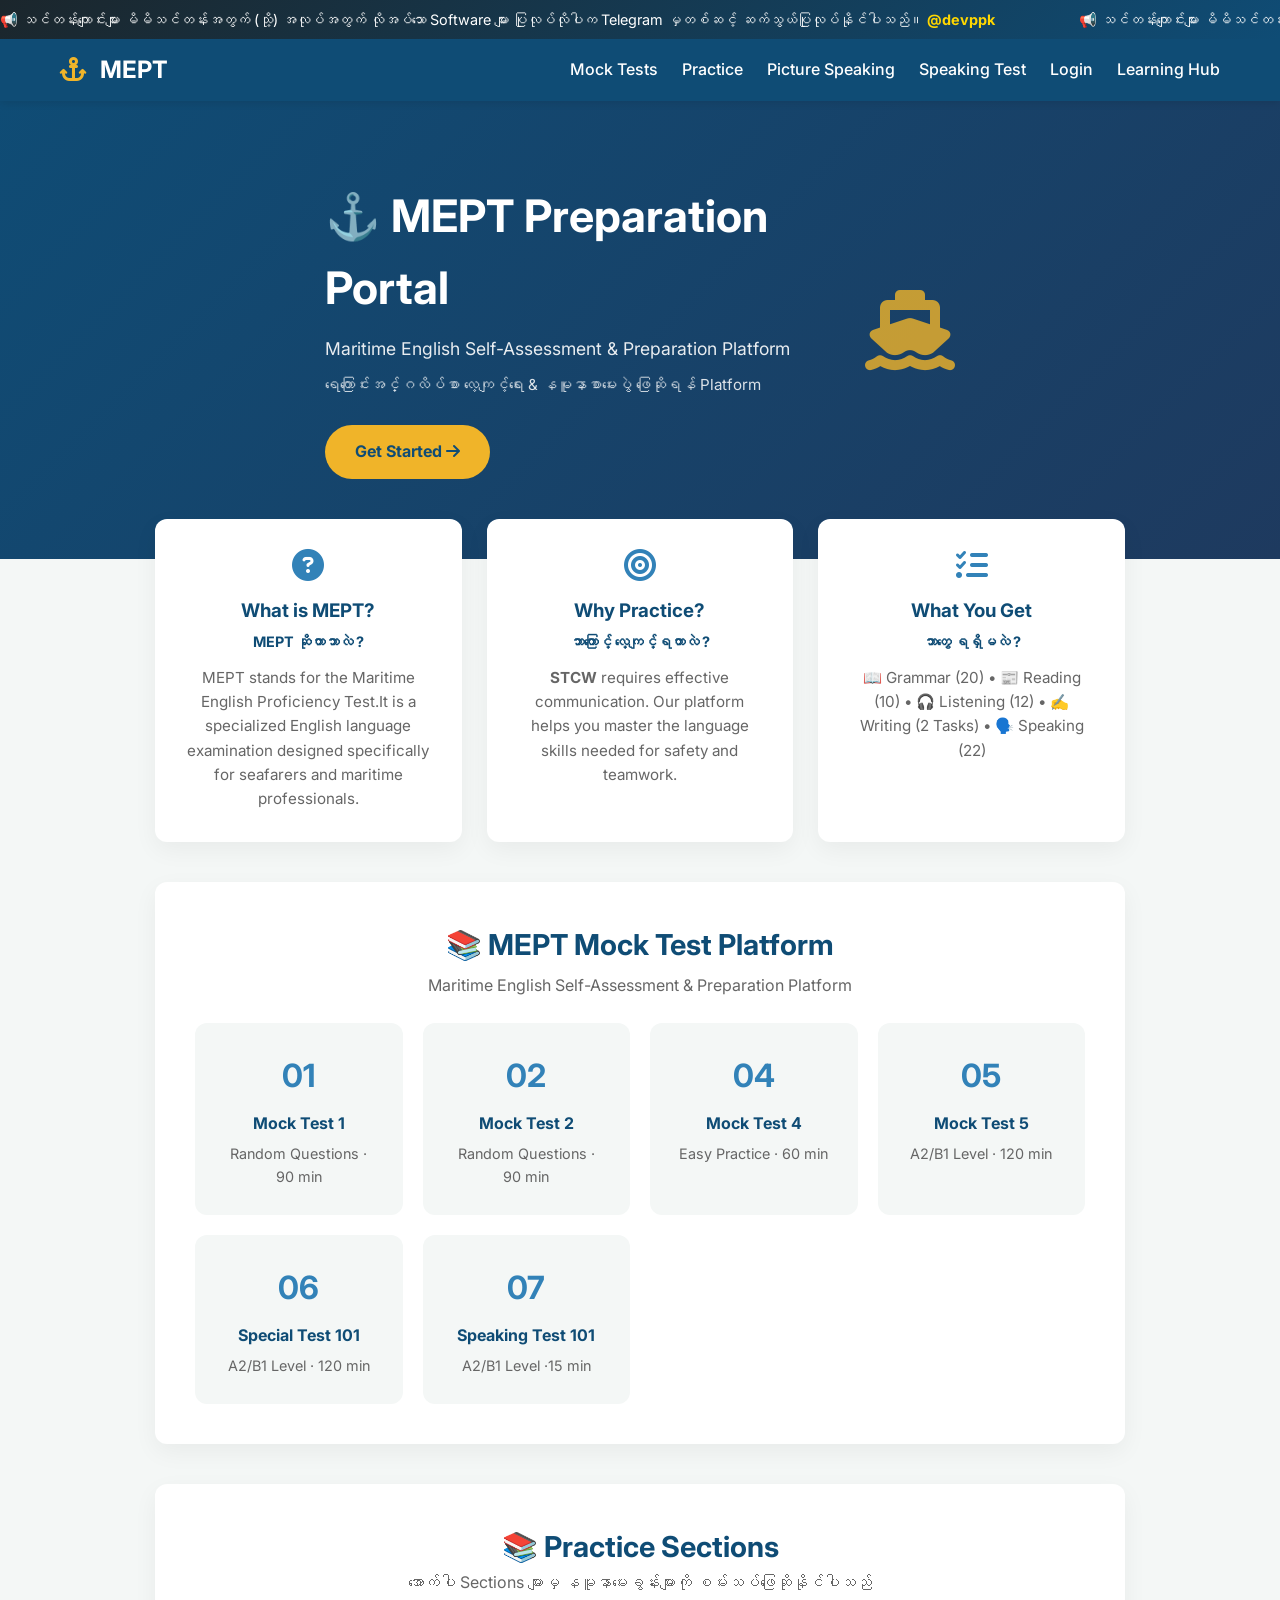
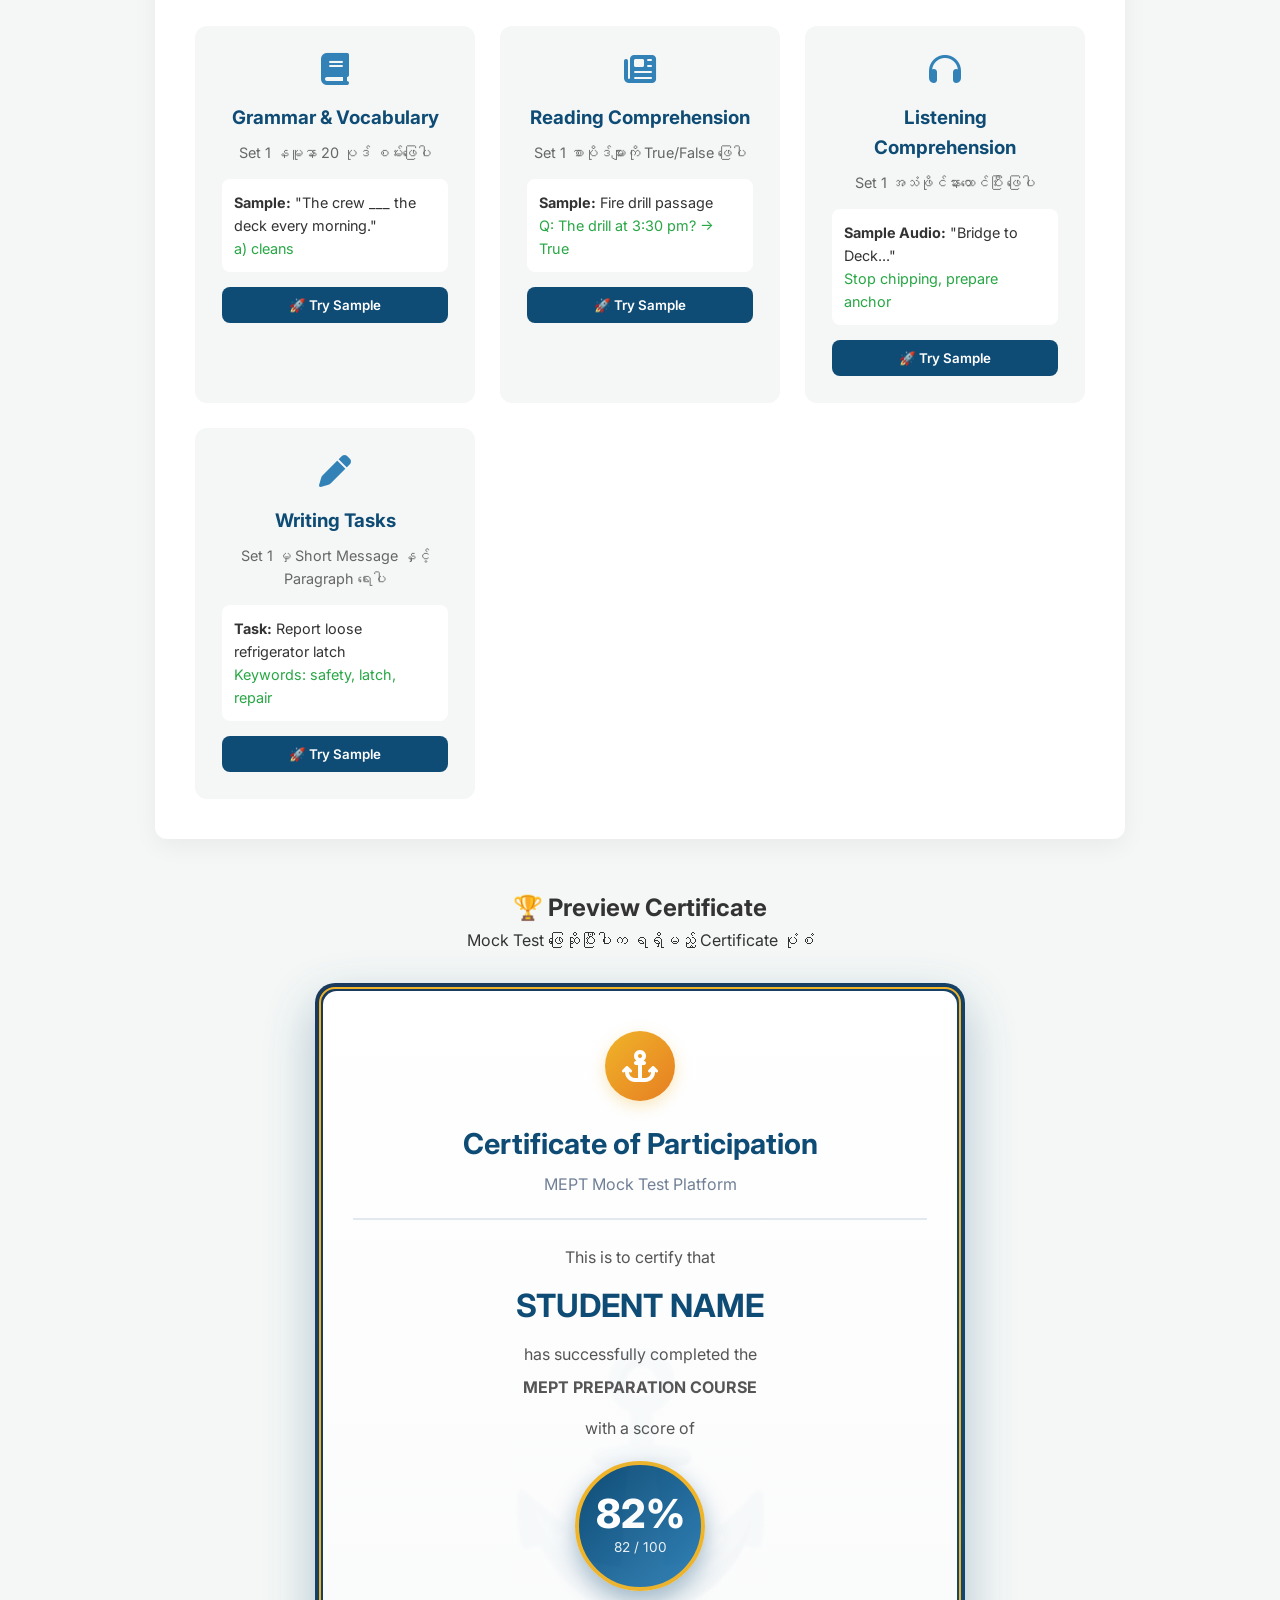
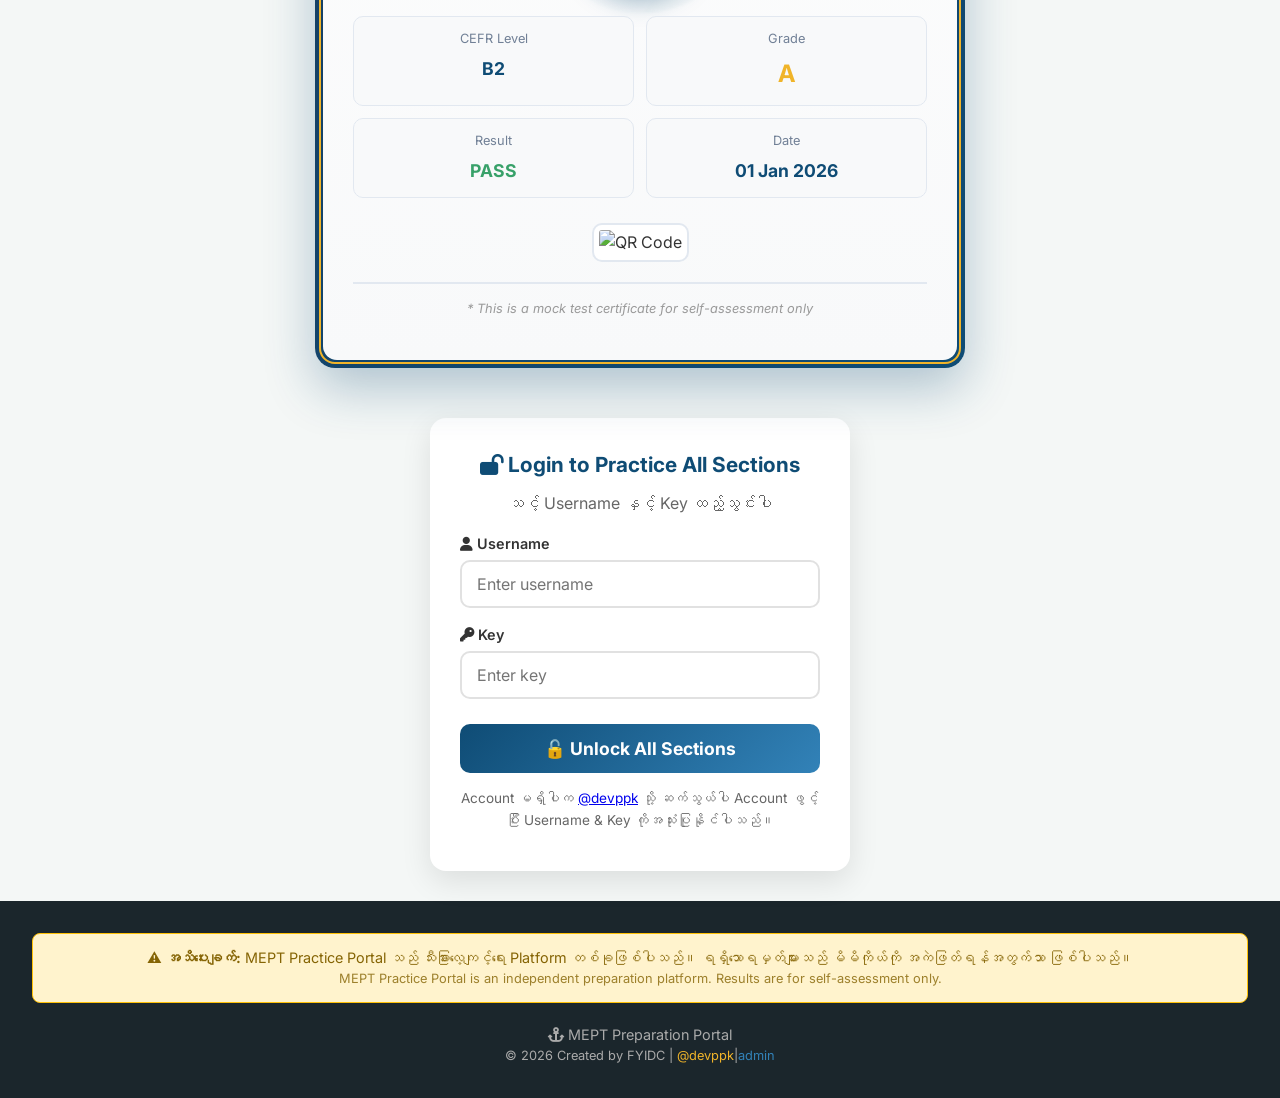
==== commit eda4b0ca: "Update index.html" ====
--- a/index.html
+++ b/index.html
@@ -94,6 +94,9 @@
                     <span class="mock-number">05</span><h4>Mock Test 5</h4><p>A2/B1 Level · 120 min</p>
                 </a><a href="Mock Test 101.html" class="mock-card">
                     <span class="mock-number">06</span><h4>Special Test 101</h4><p>A2/B1 Level · 120 min</p>
+                </a>
+                </a><a href="speak101.html" class="mock-card">
+                    <span class="mock-number">07</span><h4>Speaking Test 101</h4><p>A2/B1 Level ·15 min</p>
                 </a>
             </div>
         </section>
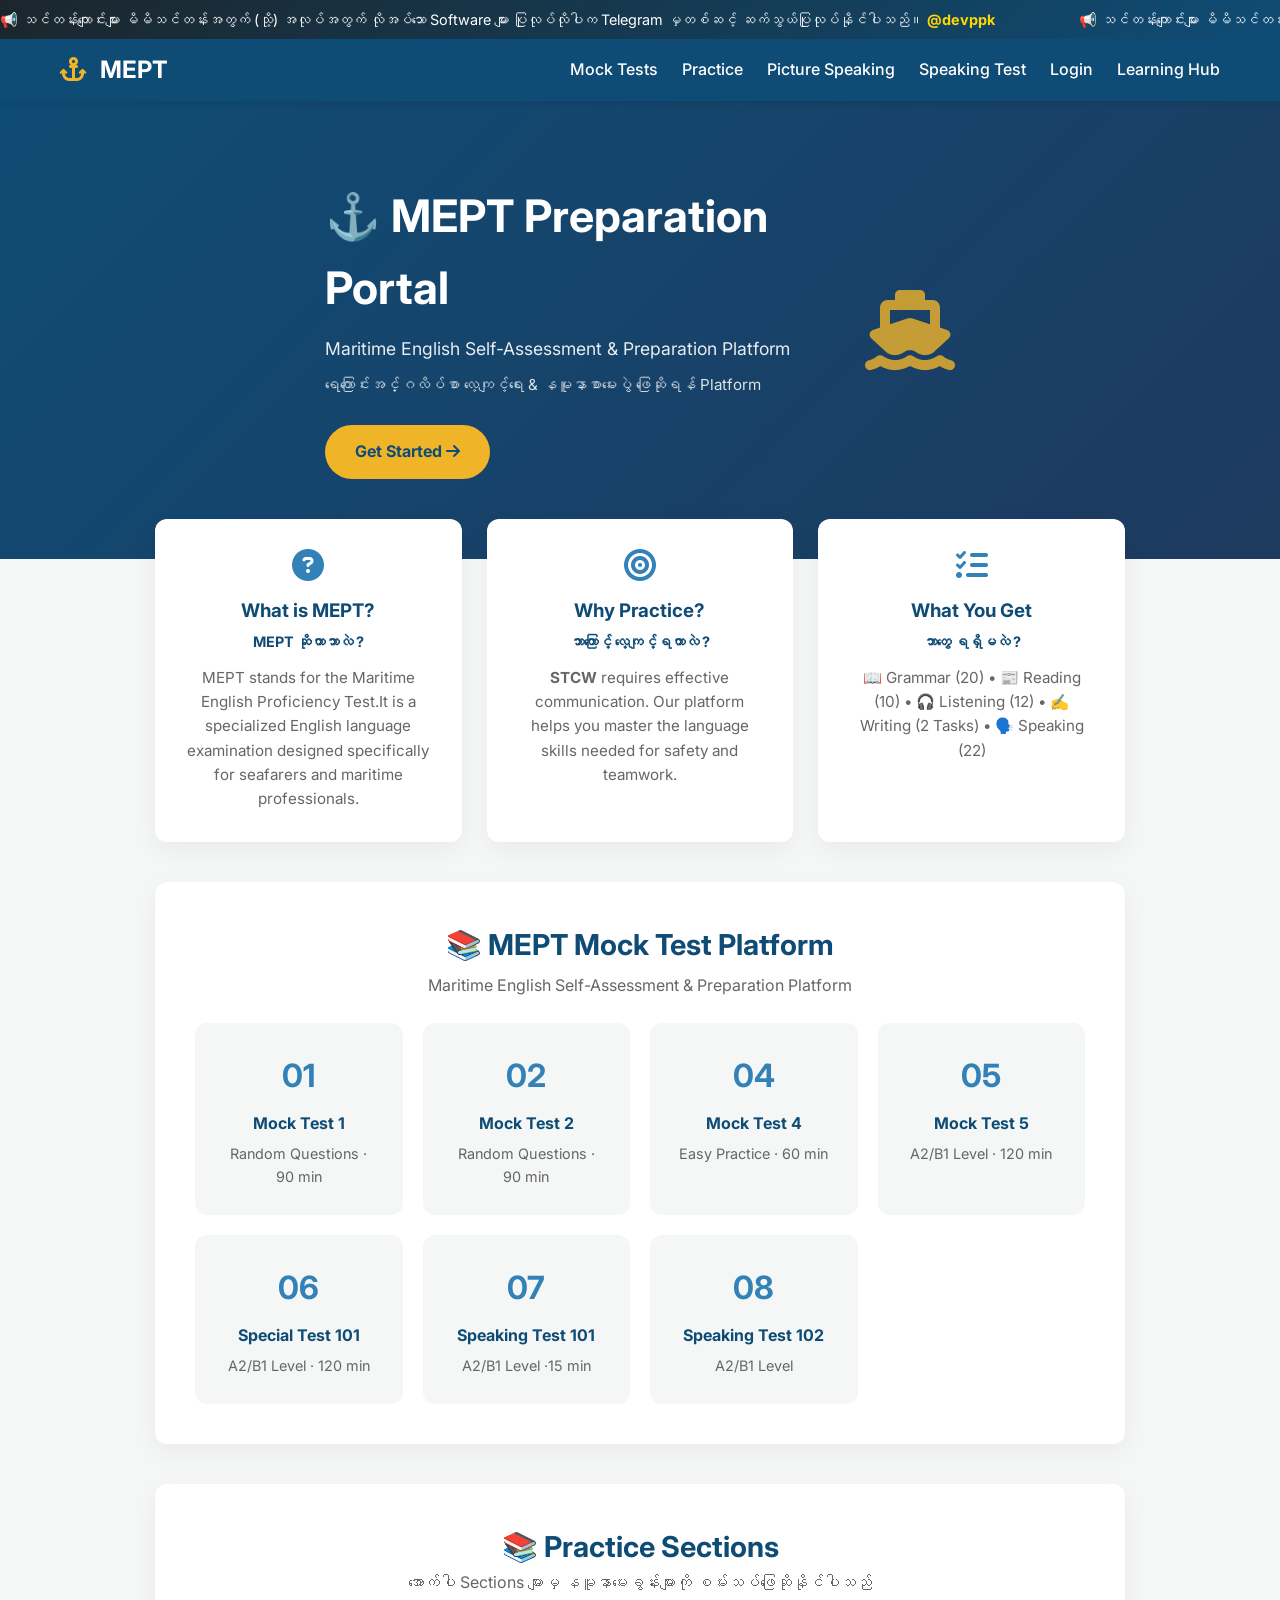
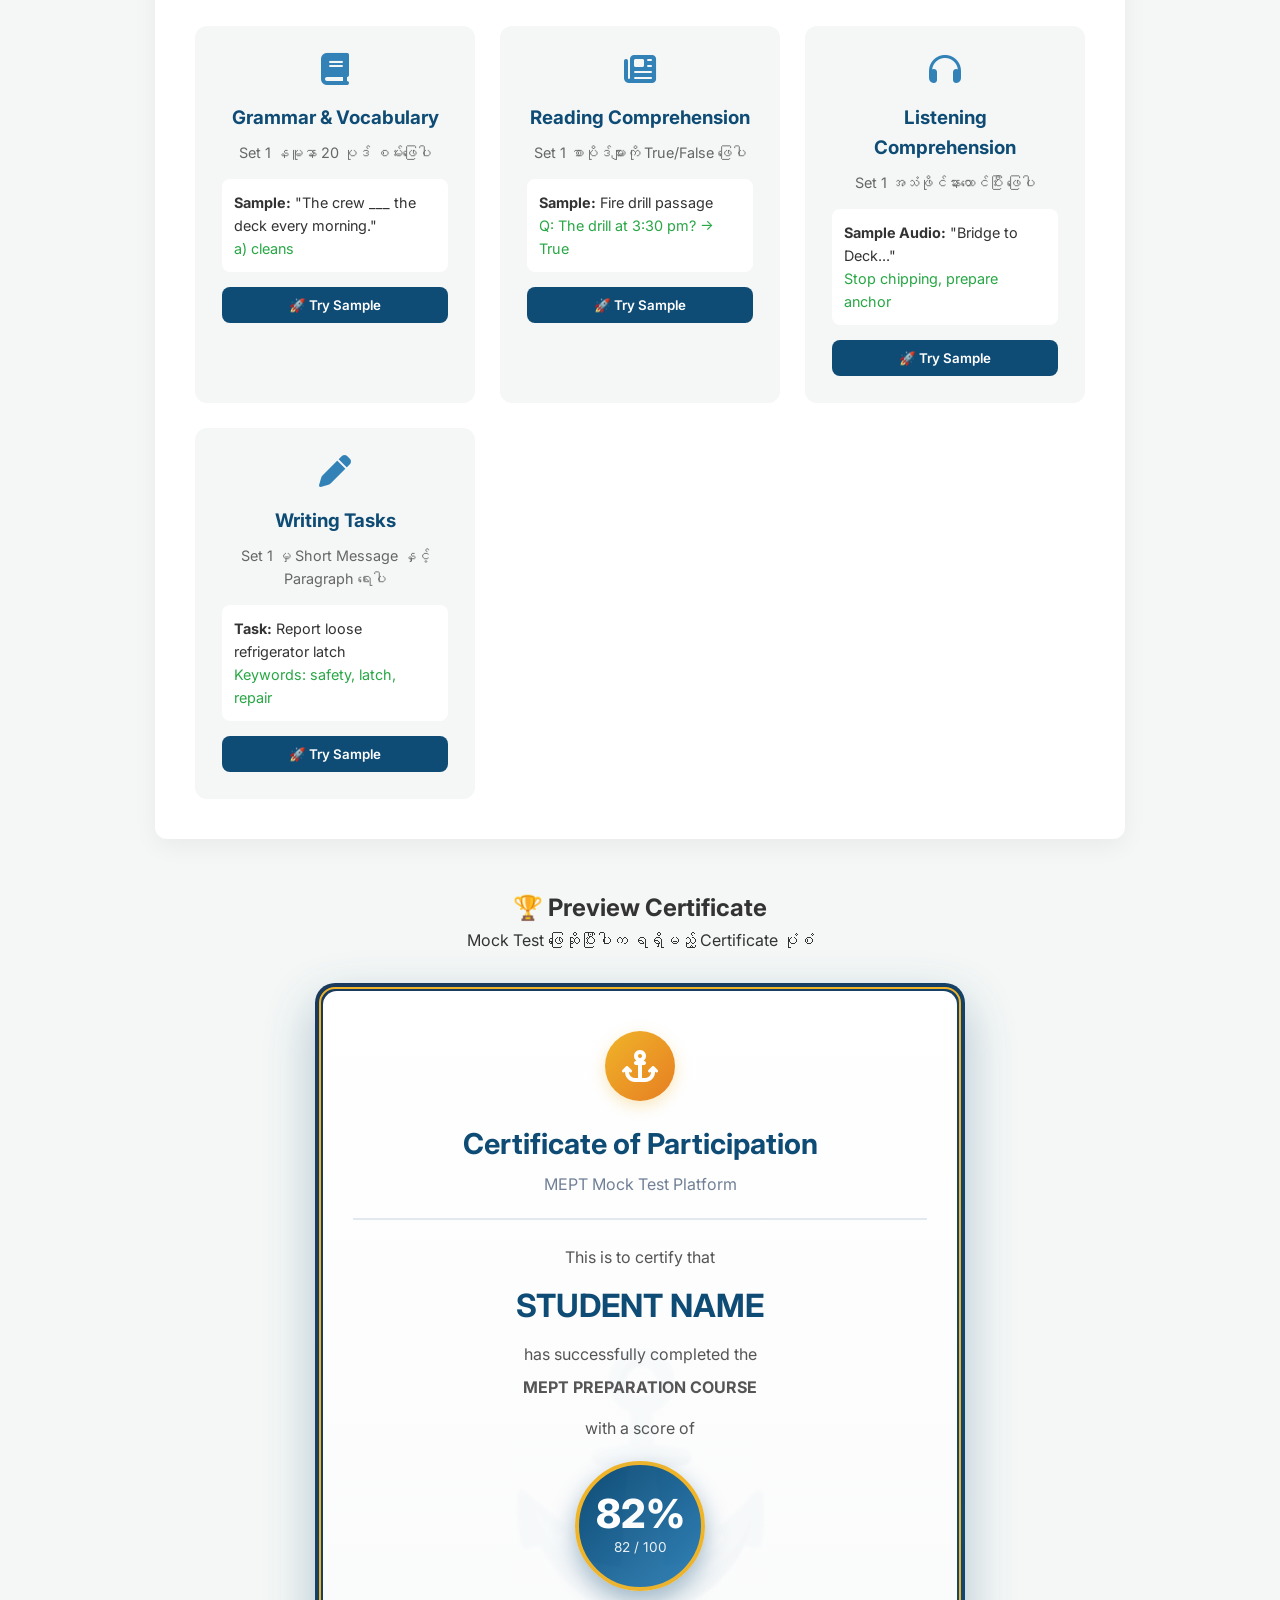
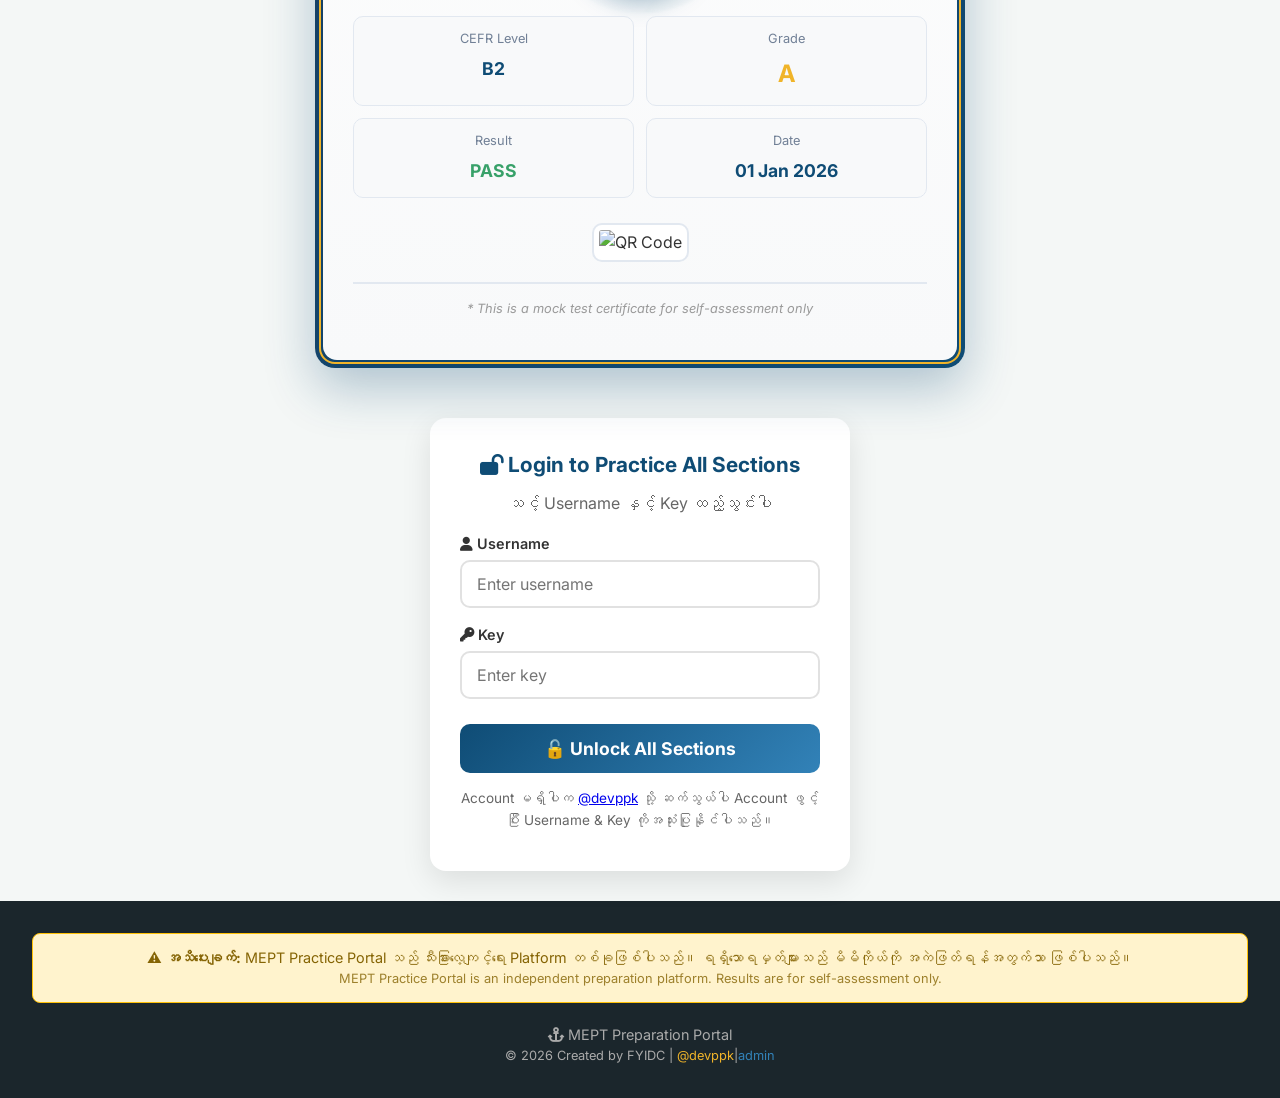
==== commit 5786d106: "Update index.html" ====
--- a/index.html
+++ b/index.html
@@ -97,6 +97,9 @@
                 </a>
                 </a><a href="speak101.html" class="mock-card">
                     <span class="mock-number">07</span><h4>Speaking Test 101</h4><p>A2/B1 Level ·15 min</p>
+                </a>
+                 </a><a href="speak102.html" class="mock-card">
+                    <span class="mock-number">08</span><h4>Speaking Test 102</h4><p>A2/B1 Level </p>
                 </a>
             </div>
         </section>
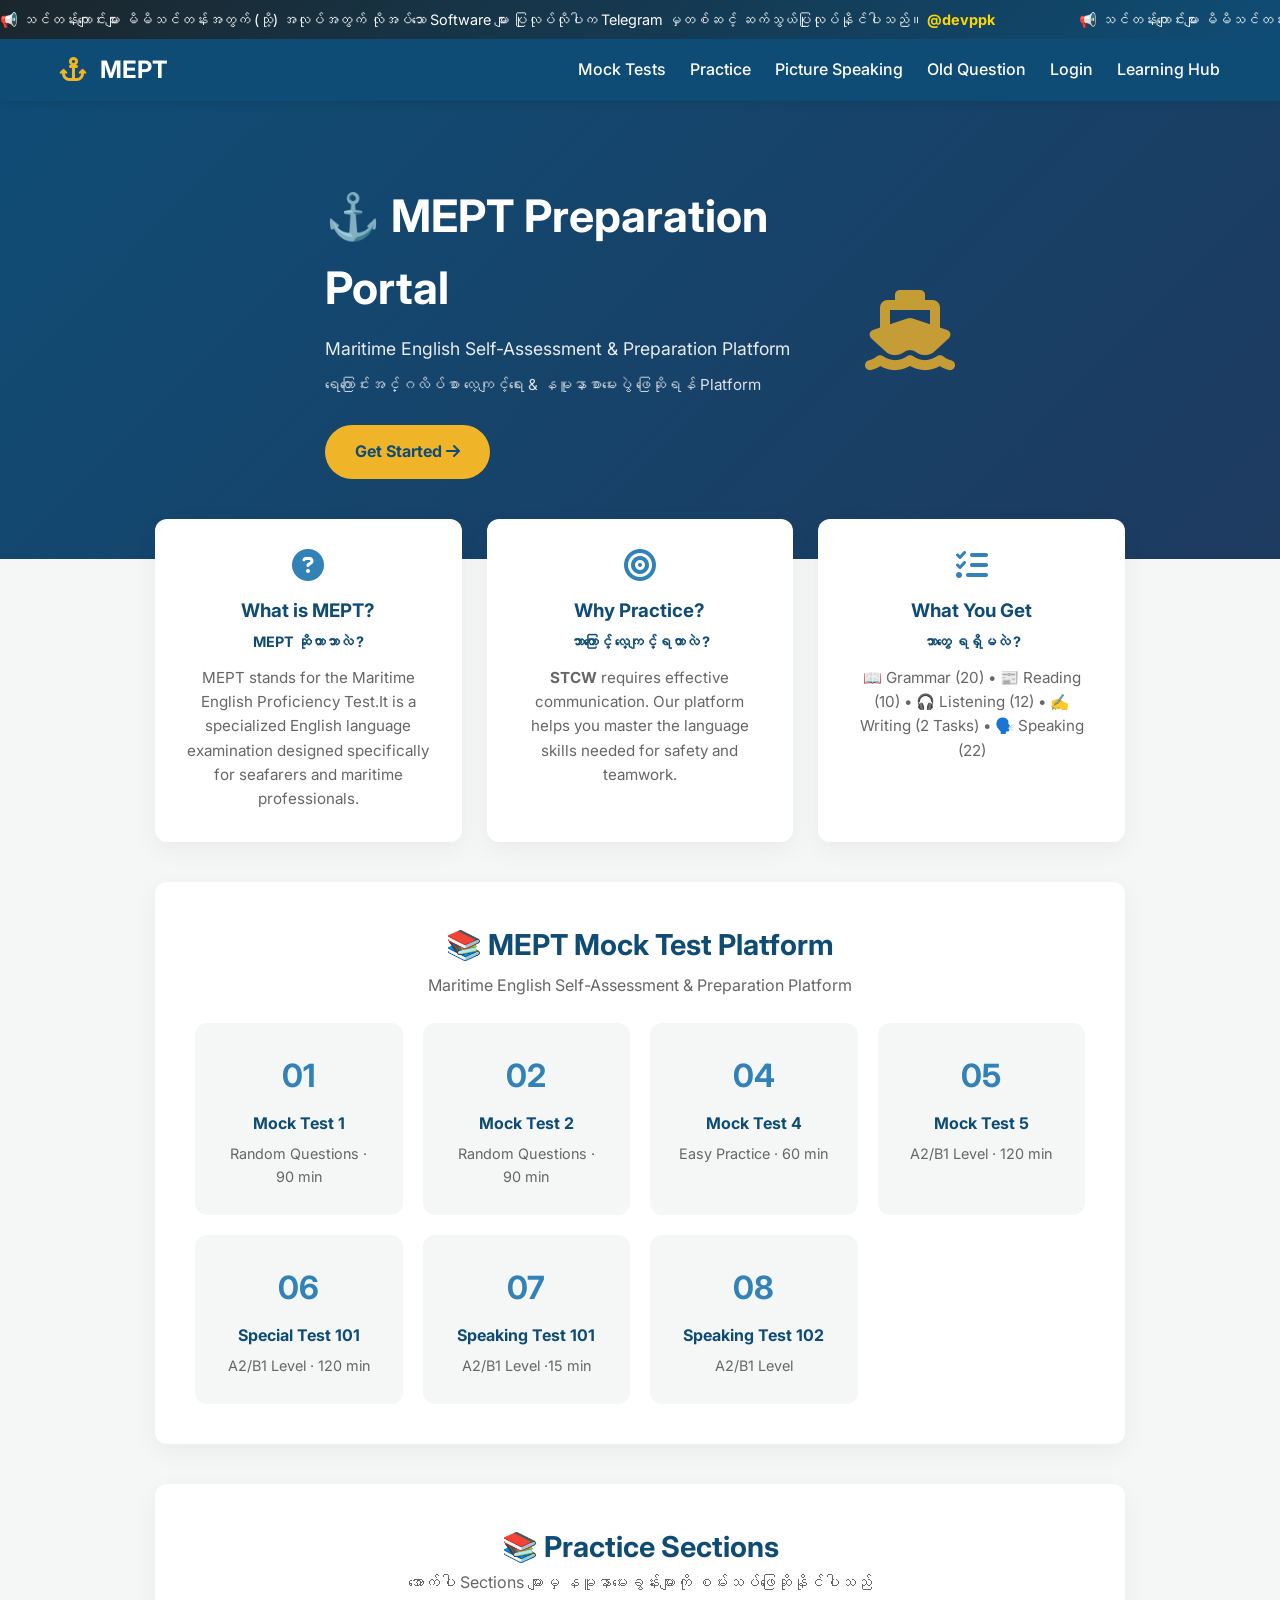
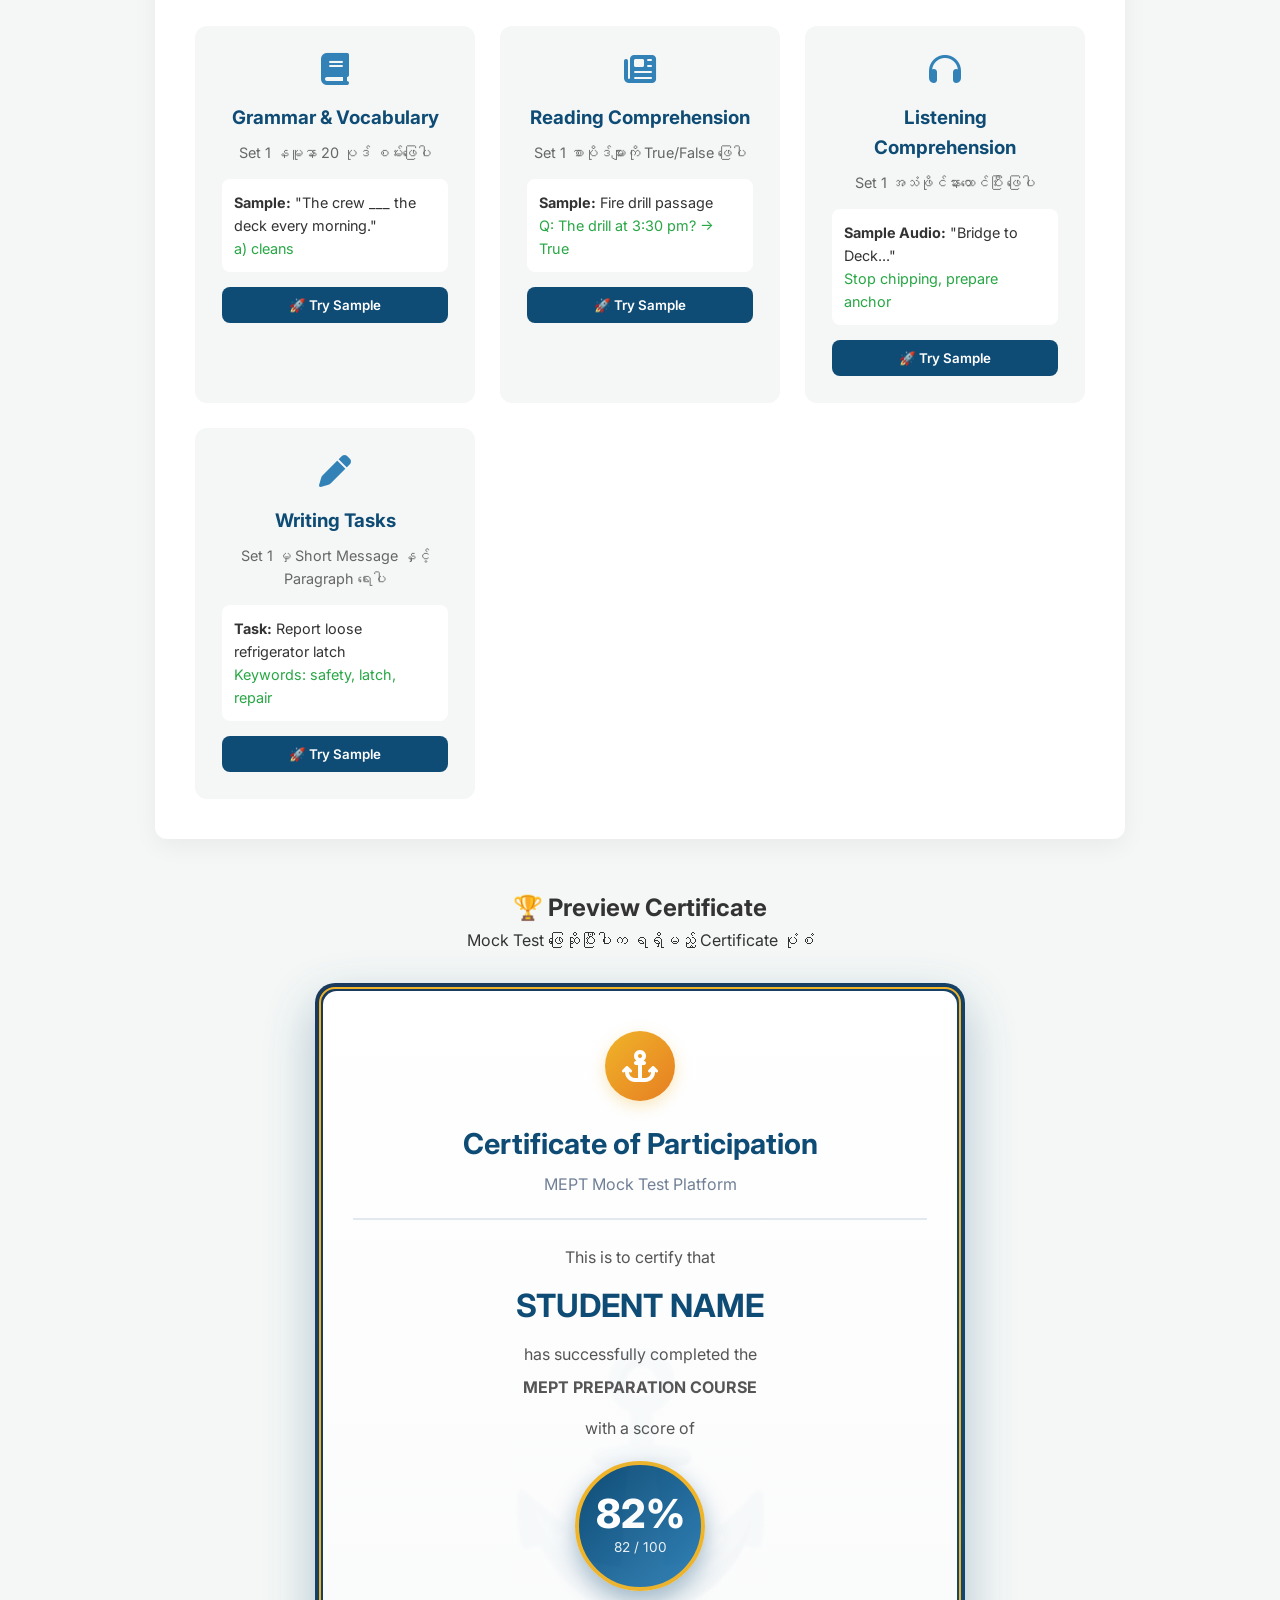
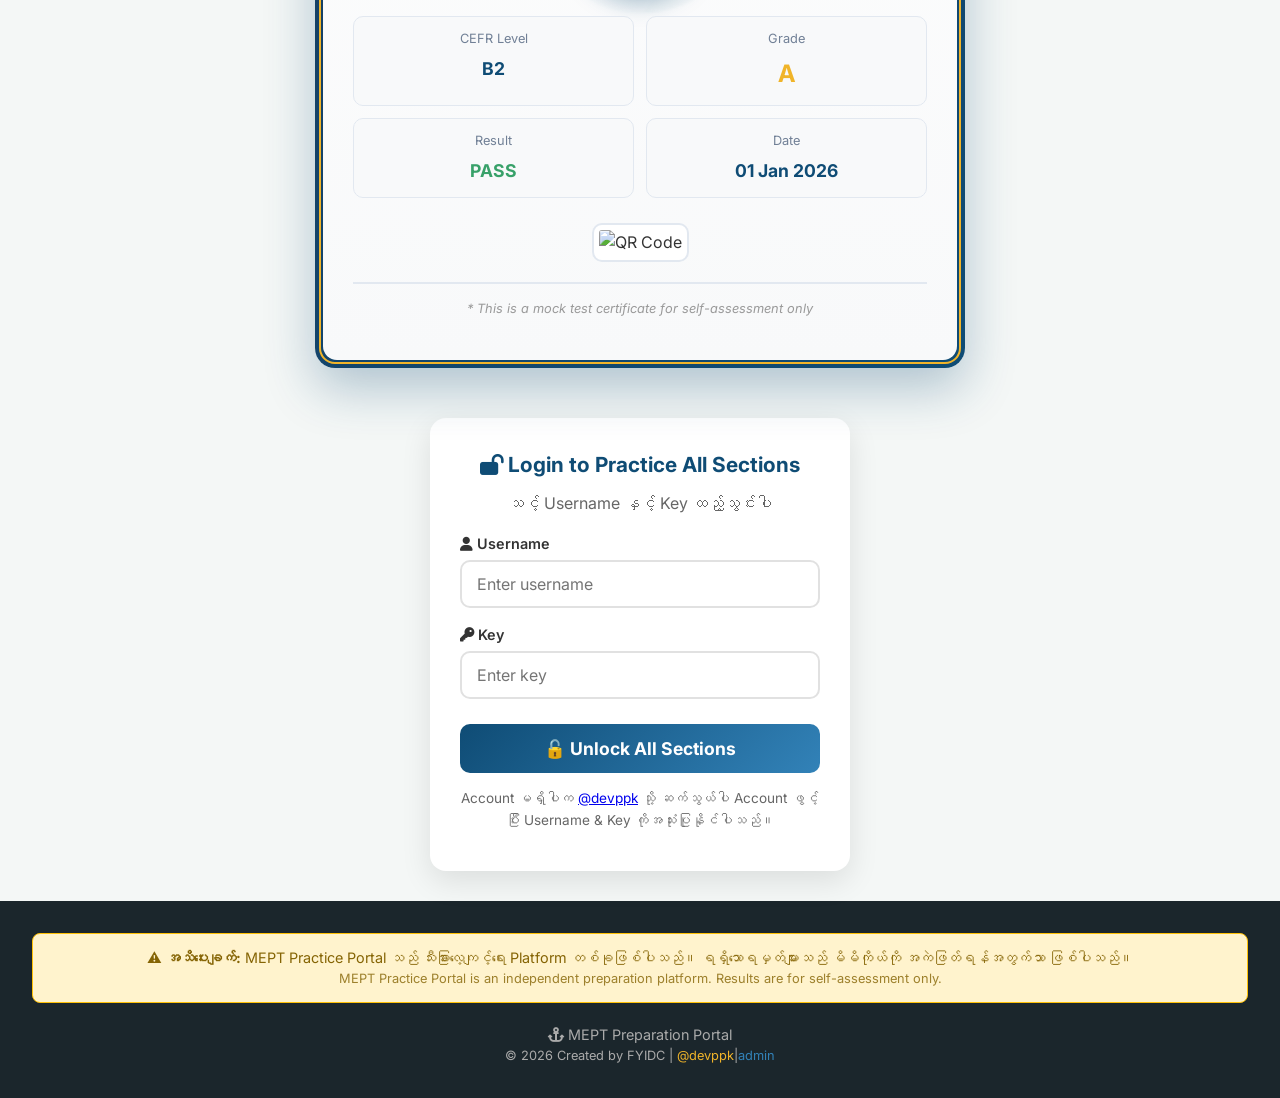
==== commit 928854c4: "Update index.html" ====
--- a/index.html
+++ b/index.html
@@ -33,7 +33,7 @@
                 <a href="#mocktests">Mock Tests</a>
                 <a href="#practice">Practice</a>
                 <a href="pic.html">Picture Speaking</a>
-                <a href="speak.html">Speaking Test</a>
+                <a href="speak.html">Old Question</a>
                 <a href="#login">Login</a>
                 <a href="learning.html">Learning Hub</a>
                 
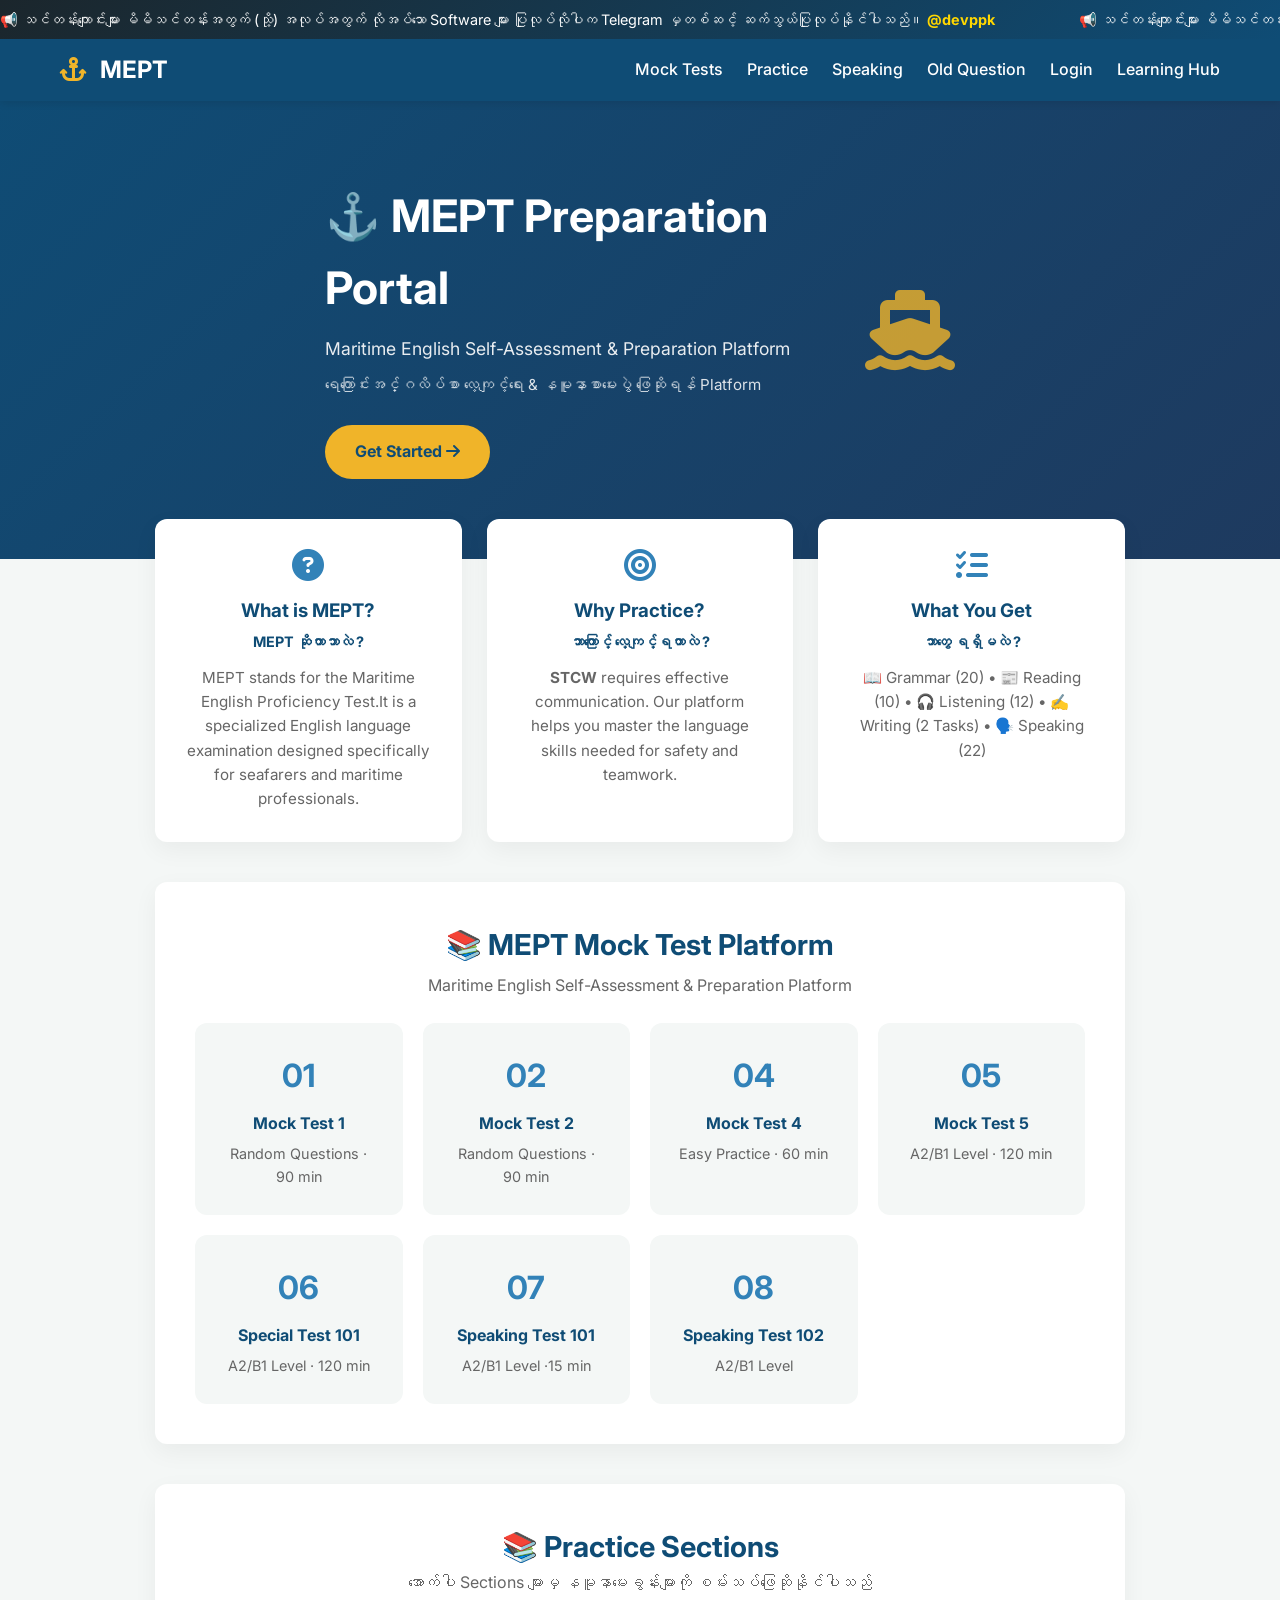
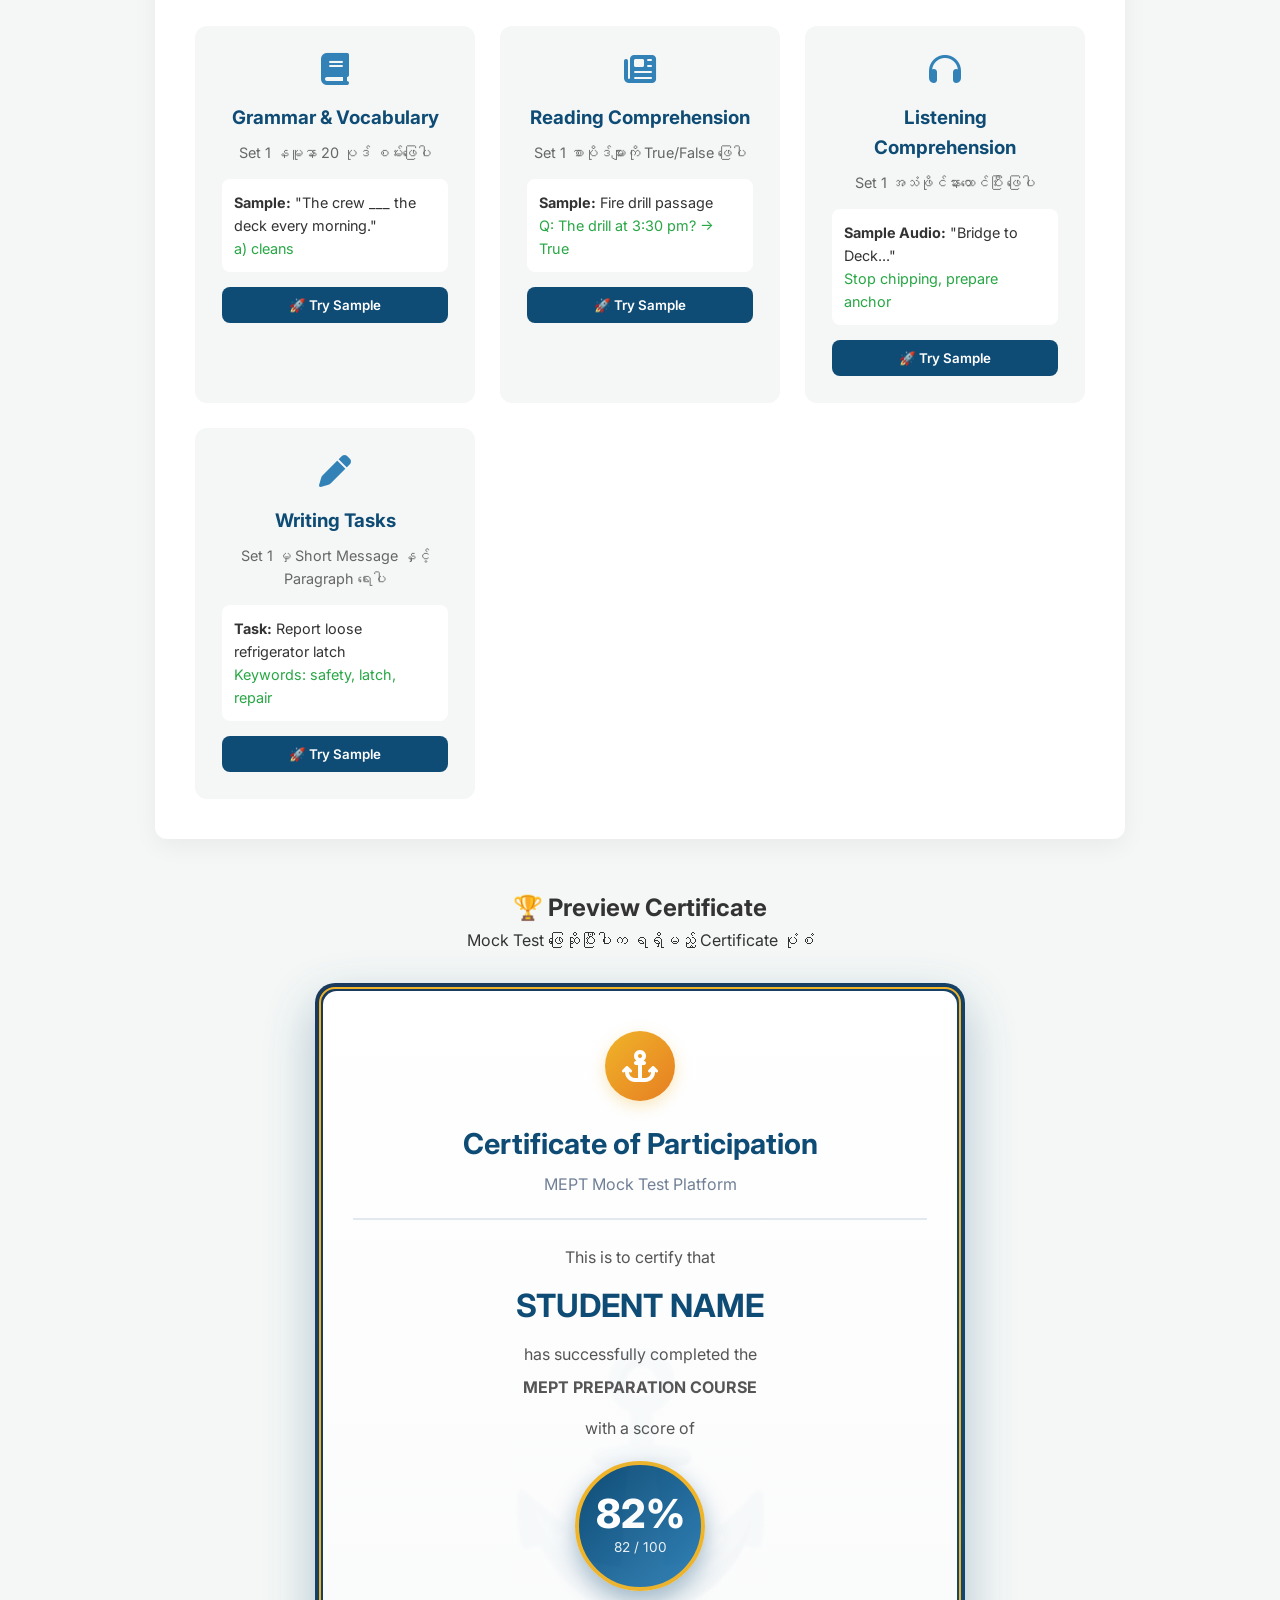
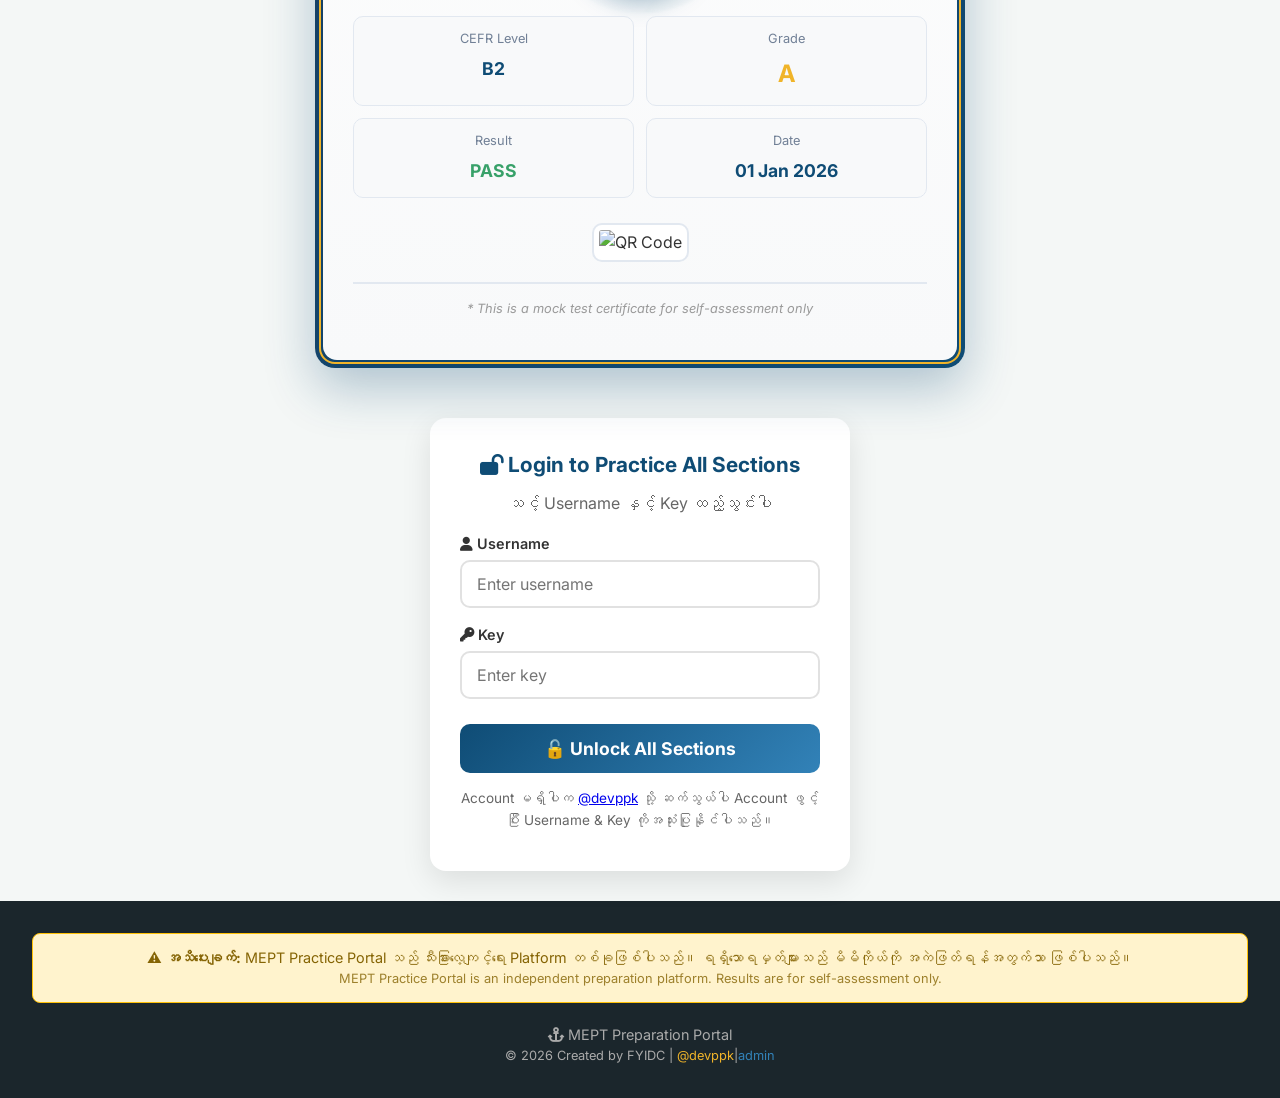
==== commit 1ce01baf: "Update index.html" ====
--- a/index.html
+++ b/index.html
@@ -32,8 +32,8 @@
             <div class="nav-links">
                 <a href="#mocktests">Mock Tests</a>
                 <a href="#practice">Practice</a>
-                <a href="pic.html">Picture Speaking</a>
-                <a href="speak.html">Old Question</a>
+                <a href="pic.html"> Speaking </a>
+                <a href="old.html">Old Question</a>
                 <a href="#login">Login</a>
                 <a href="learning.html">Learning Hub</a>
                 
